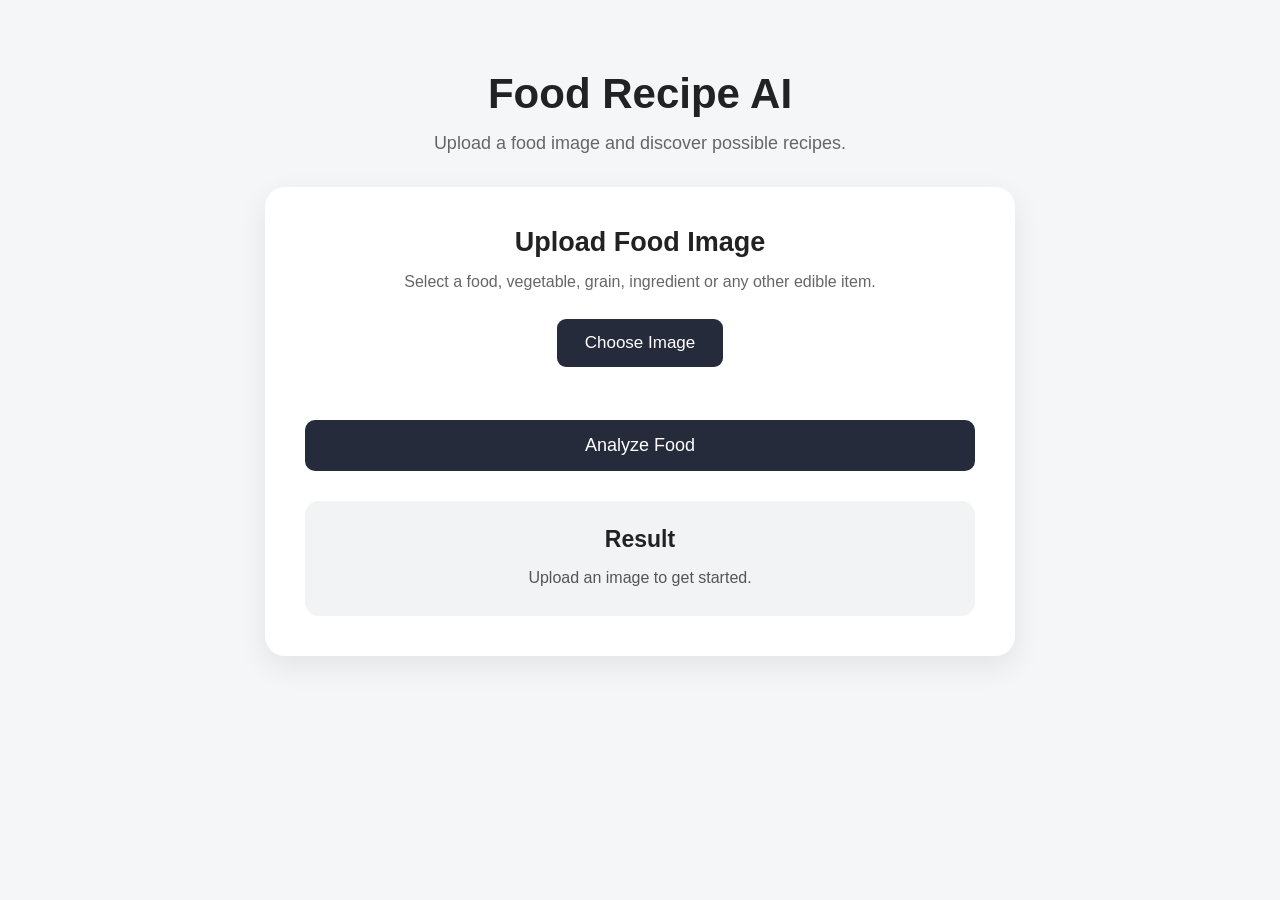
==== frontend/index.html @ c8a55d29 "frontend cretaed" ====
<!DOCTYPE html>
<html lang="en">

<head>

    <meta charset="UTF-8">

    <meta name="viewport" content="width=device-width, initial-scale=1.0">

    <title>Food Recipe AI</title>

    <link rel="stylesheet" href="style.css">

</head>

<body>

    <main class="container">

        <!-- Header -->

        <section class="hero">

            <h1>Food Recipe AI</h1>

            <p>
                Upload a food image and discover possible recipes.
            </p>

        </section>


        <!-- Upload Card -->

        <section class="upload-card">

            <h2>Upload Food Image</h2>

            <p class="description">
                Select a food, vegetable, grain, ingredient
                or any other edible item.
            </p>


            <!-- File Input -->

            <label for="food-image" class="choose-button">
                Choose Image
            </label>

            <input type="file" id="food-image" accept="image/*">


            <!-- Selected File -->

            <p id="selected-file" class="selected-file"></p>


            <!-- Image Preview -->

            <div id="preview-container" class="preview-container">

                <img id="image-preview" src="" alt="Selected food image">

            </div>


            <!-- Analyze Button -->

            <button type="button" id="analyze-btn">
                Analyze Food
            </button>


            <!-- Result -->

            <div class="result">

                <h2>Result</h2>

                <p id="result-message">
                    Upload an image to get started.
                </p>

            </div>

        </section>

    </main>


    <!-- JavaScript -->
    <script src="script.js?v=2" defer></script>

</body>

</html>
---- frontend/style.css ----
* {
    box-sizing: border-box;
    margin: 0;
    padding: 0;
}


body {

    min-height: 100vh;

    font-family: Arial, sans-serif;

    background: #f4f6f8;

    color: #222;

    padding: 30px;
}


/* Main Container */

.container {

    width: 100%;

    max-width: 750px;

    margin: 40px auto;
}


/* Hero */

.hero {

    text-align: center;

    margin-bottom: 30px;
}


.hero h1 {

    font-size: 42px;

    margin-bottom: 12px;
}


.hero p {

    font-size: 18px;

    color: #666;

    line-height: 1.5;
}


/* Upload Card */

.upload-card {

    background: white;

    padding: 40px;

    border-radius: 20px;

    text-align: center;

    box-shadow:
        0 10px 30px rgba(0, 0, 0, 0.08);
}


.upload-card h2 {

    font-size: 27px;

    margin-bottom: 12px;
}


.description {

    color: #666;

    line-height: 1.5;

    margin-bottom: 25px;
}


/* Hide File Input */

#food-image {

    display: none;
}


/* Choose Button */

.choose-button {

    display: inline-block;

    padding: 14px 28px;

    background: #252b3a;

    color: white;

    border-radius: 9px;

    cursor: pointer;

    font-size: 17px;

    transition: 0.2s;
}


.choose-button:hover {

    background: #3b4357;
}


/* Selected File */

.selected-file {

    min-height: 25px;

    margin-top: 18px;

    color: #555;

    font-size: 16px;

    word-break: break-word;
}


/* Preview */

.preview-container {

    display: none;

    width: 100%;

    max-width: 420px;

    margin: 25px auto;
}


#image-preview {

    display: block;

    width: 100%;

    max-height: 330px;

    object-fit: contain;

    border-radius: 15px;

    border: 1px solid #ddd;
}


/* Analyze Button */

#analyze-btn {

    width: 100%;

    padding: 15px;

    margin-top: 10px;

    border: none;

    border-radius: 10px;

    background: #252b3a;

    color: white;

    font-size: 18px;

    cursor: pointer;

    transition: 0.2s;
}


#analyze-btn:hover {

    background: #3b4357;
}


#analyze-btn:disabled {

    opacity: 0.6;

    cursor: not-allowed;
}


/* Result */

.result {

    margin-top: 30px;

    padding: 25px;

    background: #f1f3f5;

    border-radius: 14px;
}


.result h2 {

    font-size: 23px;

    margin-bottom: 12px;
}


#result-message {

    color: #555;

    line-height: 1.6;

    word-break: break-word;
}


/* Mobile */

@media (max-width: 600px) {

    body {

        padding: 15px;
    }


    .container {

        margin: 20px auto;
    }


    .hero h1 {

        font-size: 32px;
    }


    .hero p {

        font-size: 16px;
    }


    .upload-card {

        padding: 25px 18px;
    }


    .upload-card h2 {

        font-size: 23px;
    }

}
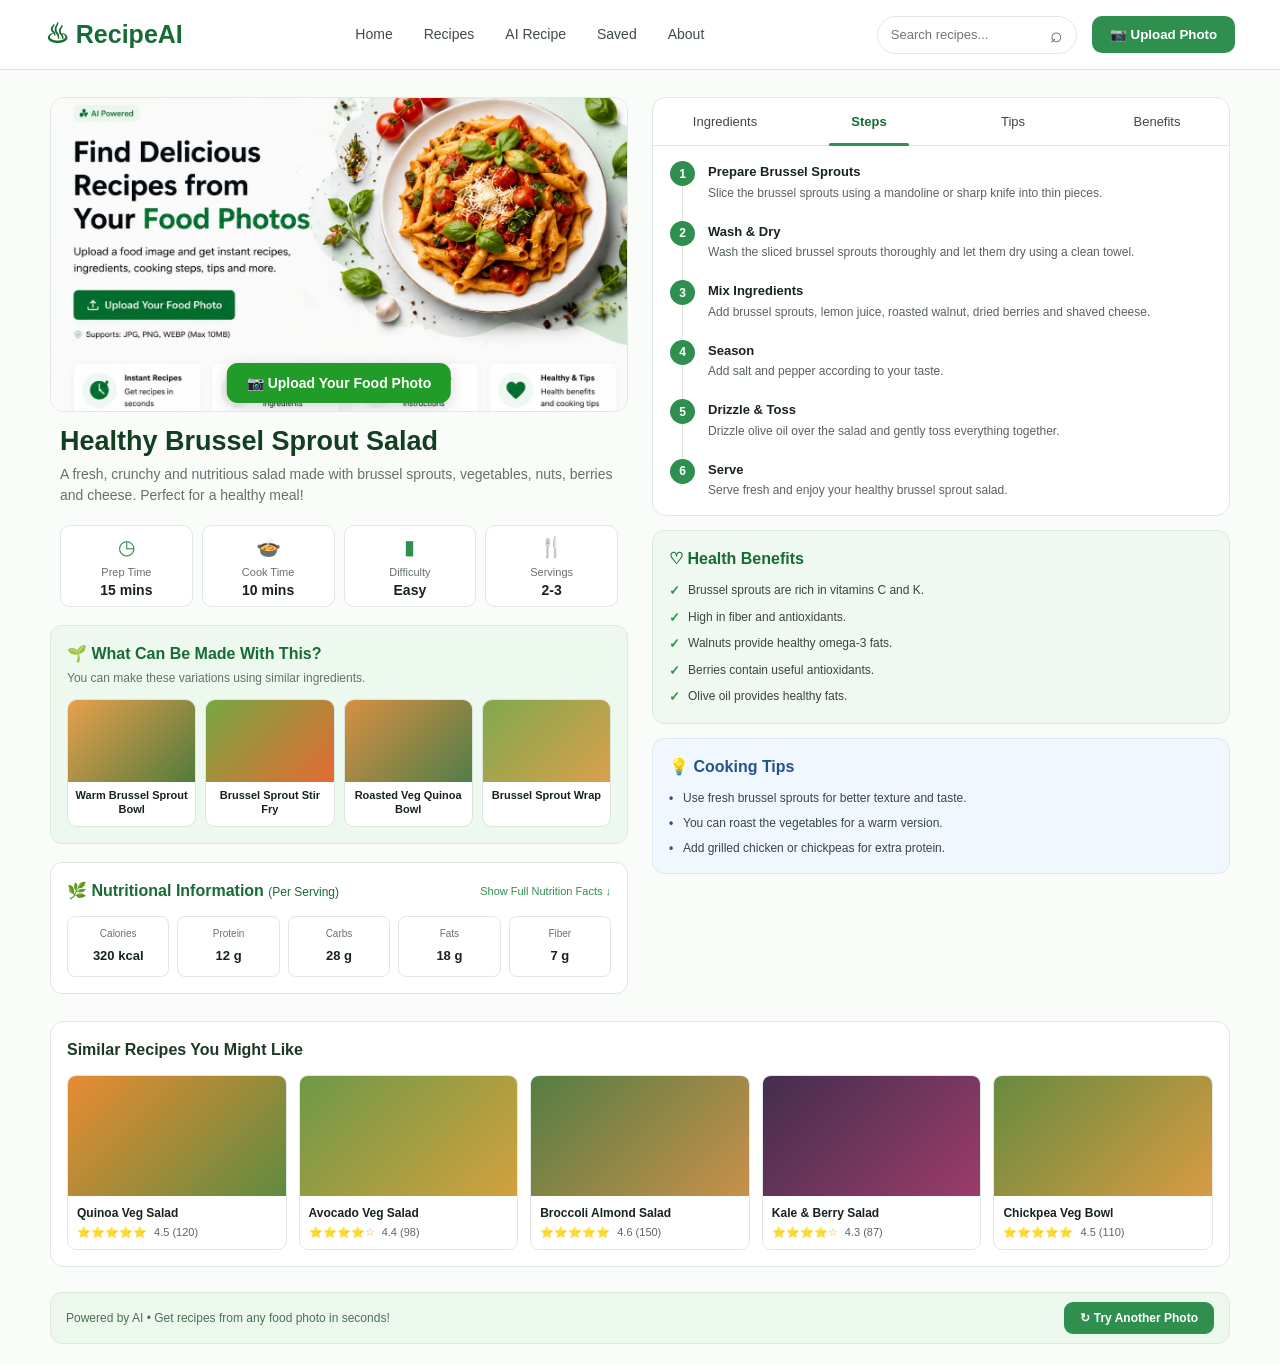
==== commit 33942090: "complete frontend design" ====
--- a/frontend/index.html
+++ b/frontend/index.html
@@ -2,95 +2,765 @@
 <html lang="en">
 
 <head>
-
     <meta charset="UTF-8">
 
-    <meta name="viewport" content="width=device-width, initial-scale=1.0">
-
-    <title>Food Recipe AI</title>
+    <meta name="viewport"
+          content="width=device-width, initial-scale=1.0">
+
+    <title>RecipeAI - AI Food Recipe Generator</title>
 
     <link rel="stylesheet" href="style.css">
-
 </head>
 
+
 <body>
 
-    <main class="container">
-
-        <!-- Header -->
-
-        <section class="hero">
-
-            <h1>Food Recipe AI</h1>
-
-            <p>
-                Upload a food image and discover possible recipes.
-            </p>
+    <!-- =================================================
+         NAVBAR
+    ================================================== -->
+
+    <header class="navbar">
+
+        <div class="logo">
+            <span class="logo-icon">♨</span>
+            <span>RecipeAI</span>
+        </div>
+
+
+        <nav class="nav-links">
+
+            <a href="#">Home</a>
+
+            <a href="#">Recipes</a>
+
+            <a href="#">AI Recipe</a>
+
+            <a href="#">Saved</a>
+
+            <a href="#">About</a>
+
+        </nav>
+
+
+        <div class="navbar-actions">
+
+            <div class="search-box">
+
+                <input
+                    type="text"
+                    placeholder="Search recipes..."
+                >
+
+                <span>⌕</span>
+
+            </div>
+
+
+            <button class="upload-top-btn">
+                📷 Upload Photo
+            </button>
+
+        </div>
+
+    </header>
+
+
+
+    <!-- =================================================
+         MAIN RECIPE AREA
+    ================================================== -->
+
+    <main class="main-container">
+
+
+        <!-- ================= LEFT COLUMN ================= -->
+
+        <section class="left-column">
+
+
+            <!-- FOOD IMAGE -->
+
+            <div class="food-image-card">
+
+                <img
+                    id="foodImage"
+                    src="/uploads/recipeposter.jpeg"
+                    alt="Food recipe"
+                >
+
+
+                <button
+                    class="image-upload-btn"
+                    id="uploadPhotoBtn"
+                >
+                    📷 Upload Your Food Photo
+                </button>
+
+
+                <!-- Hidden input.
+                     JavaScript will use this later. -->
+
+                <input
+                    type="file"
+                    id="foodInput"
+                    accept="image/*"
+                    hidden
+                >
+
+            </div>
+
+
+
+            <!-- RECIPE TITLE -->
+
+            <div class="recipe-heading">
+
+                <h1>
+                    Healthy Brussel Sprout Salad
+                </h1>
+
+                <p>
+                    A fresh, crunchy and nutritious salad made
+                    with brussel sprouts, vegetables, nuts,
+                    berries and cheese. Perfect for a healthy meal!
+                </p>
+
+            </div>
+
+
+
+            <!-- RECIPE INFO -->
+
+            <div class="recipe-info">
+
+
+                <div class="info-card">
+
+                    <div class="info-icon">
+                        ◷
+                    </div>
+
+                    <span>Prep Time</span>
+
+                    <strong>15 mins</strong>
+
+                </div>
+
+
+                <div class="info-card">
+
+                    <div class="info-icon">
+                        🍲
+                    </div>
+
+                    <span>Cook Time</span>
+
+                    <strong>10 mins</strong>
+
+                </div>
+
+
+                <div class="info-card">
+
+                    <div class="info-icon">
+                        ▮
+                    </div>
+
+                    <span>Difficulty</span>
+
+                    <strong>Easy</strong>
+
+                </div>
+
+
+                <div class="info-card">
+
+                    <div class="info-icon">
+                        🍴
+                    </div>
+
+                    <span>Servings</span>
+
+                    <strong>2-3</strong>
+
+                </div>
+
+
+            </div>
+
+
+
+            <!-- =================================================
+                 WHAT CAN BE MADE
+            ================================================== -->
+
+            <section class="made-section">
+
+                <div class="section-title">
+
+                    <h2>
+                        🌱 What Can Be Made With This?
+                    </h2>
+
+                    <p>
+                        You can make these variations using
+                        similar ingredients.
+                    </p>
+
+                </div>
+
+
+                <div class="variation-grid">
+
+
+                    <article class="variation-card">
+
+                        <div class="variation-image image-one">
+                        </div>
+
+                        <h3>
+                            Warm Brussel Sprout Bowl
+                        </h3>
+
+                    </article>
+
+
+                    <article class="variation-card">
+
+                        <div class="variation-image image-two">
+                        </div>
+
+                        <h3>
+                            Brussel Sprout Stir Fry
+                        </h3>
+
+                    </article>
+
+
+                    <article class="variation-card">
+
+                        <div class="variation-image image-three">
+                        </div>
+
+                        <h3>
+                            Roasted Veg Quinoa Bowl
+                        </h3>
+
+                    </article>
+
+
+                    <article class="variation-card">
+
+                        <div class="variation-image image-four">
+                        </div>
+
+                        <h3>
+                            Brussel Sprout Wrap
+                        </h3>
+
+                    </article>
+
+
+                </div>
+
+            </section>
+
+
+
+            <!-- =================================================
+                 NUTRITION
+            ================================================== -->
+
+            <section class="nutrition-section">
+
+                <div class="nutrition-heading">
+
+                    <h2>
+                        🌿 Nutritional Information
+                        <span>(Per Serving)</span>
+                    </h2>
+
+                    <button>
+                        Show Full Nutrition Facts
+                        ↓
+                    </button>
+
+                </div>
+
+
+                <div class="nutrition-grid">
+
+
+                    <div class="nutrition-card">
+
+                        <span>Calories</span>
+
+                        <strong>
+                            320 kcal
+                        </strong>
+
+                    </div>
+
+
+                    <div class="nutrition-card">
+
+                        <span>Protein</span>
+
+                        <strong>
+                            12 g
+                        </strong>
+
+                    </div>
+
+
+                    <div class="nutrition-card">
+
+                        <span>Carbs</span>
+
+                        <strong>
+                            28 g
+                        </strong>
+
+                    </div>
+
+
+                    <div class="nutrition-card">
+
+                        <span>Fats</span>
+
+                        <strong>
+                            18 g
+                        </strong>
+
+                    </div>
+
+
+                    <div class="nutrition-card">
+
+                        <span>Fiber</span>
+
+                        <strong>
+                            7 g
+                        </strong>
+
+                    </div>
+
+
+                </div>
+
+            </section>
+
 
         </section>
 
 
-        <!-- Upload Card -->
-
-        <section class="upload-card">
-
-            <h2>Upload Food Image</h2>
-
-            <p class="description">
-                Select a food, vegetable, grain, ingredient
-                or any other edible item.
-            </p>
-
-
-            <!-- File Input -->
-
-            <label for="food-image" class="choose-button">
-                Choose Image
-            </label>
-
-            <input type="file" id="food-image" accept="image/*">
-
-
-            <!-- Selected File -->
-
-            <p id="selected-file" class="selected-file"></p>
-
-
-            <!-- Image Preview -->
-
-            <div id="preview-container" class="preview-container">
-
-                <img id="image-preview" src="" alt="Selected food image">
+
+        <!-- ================= RIGHT COLUMN ================= -->
+
+        <section class="right-column">
+
+
+            <!-- =================================================
+                 RECIPE TABS
+            ================================================== -->
+
+            <div class="recipe-details">
+
+
+                <div class="tabs">
+
+                    <button>
+                        Ingredients
+                    </button>
+
+                    <button class="active">
+                        Steps
+                    </button>
+
+                    <button>
+                        Tips
+                    </button>
+
+                    <button>
+                        Benefits
+                    </button>
+
+                </div>
+
+
+
+                <!-- =================================================
+                     STEPS
+                ================================================== -->
+
+                <div class="steps-container">
+
+
+                    <div class="step">
+
+                        <div class="step-number">
+                            1
+                        </div>
+
+                        <div class="step-content">
+
+                            <h3>
+                                Prepare Brussel Sprouts
+                            </h3>
+
+                            <p>
+                                Slice the brussel sprouts using
+                                a mandoline or sharp knife into
+                                thin pieces.
+                            </p>
+
+                        </div>
+
+                    </div>
+
+
+
+                    <div class="step">
+
+                        <div class="step-number">
+                            2
+                        </div>
+
+                        <div class="step-content">
+
+                            <h3>
+                                Wash & Dry
+                            </h3>
+
+                            <p>
+                                Wash the sliced brussel sprouts
+                                thoroughly and let them dry
+                                using a clean towel.
+                            </p>
+
+                        </div>
+
+                    </div>
+
+
+
+                    <div class="step">
+
+                        <div class="step-number">
+                            3
+                        </div>
+
+                        <div class="step-content">
+
+                            <h3>
+                                Mix Ingredients
+                            </h3>
+
+                            <p>
+                                Add brussel sprouts, lemon juice,
+                                roasted walnut, dried berries
+                                and shaved cheese.
+                            </p>
+
+                        </div>
+
+                    </div>
+
+
+
+                    <div class="step">
+
+                        <div class="step-number">
+                            4
+                        </div>
+
+                        <div class="step-content">
+
+                            <h3>
+                                Season
+                            </h3>
+
+                            <p>
+                                Add salt and pepper according
+                                to your taste.
+                            </p>
+
+                        </div>
+
+                    </div>
+
+
+
+                    <div class="step">
+
+                        <div class="step-number">
+                            5
+                        </div>
+
+                        <div class="step-content">
+
+                            <h3>
+                                Drizzle & Toss
+                            </h3>
+
+                            <p>
+                                Drizzle olive oil over the salad
+                                and gently toss everything together.
+                            </p>
+
+                        </div>
+
+                    </div>
+
+
+
+                    <div class="step">
+
+                        <div class="step-number">
+                            6
+                        </div>
+
+                        <div class="step-content">
+
+                            <h3>
+                                Serve
+                            </h3>
+
+                            <p>
+                                Serve fresh and enjoy your
+                                healthy brussel sprout salad.
+                            </p>
+
+                        </div>
+
+                    </div>
+
+
+                </div>
 
             </div>
 
 
-            <!-- Analyze Button -->
-
-            <button type="button" id="analyze-btn">
-                Analyze Food
-            </button>
-
-
-            <!-- Result -->
-
-            <div class="result">
-
-                <h2>Result</h2>
-
-                <p id="result-message">
-                    Upload an image to get started.
+
+            <!-- =================================================
+                 HEALTH BENEFITS
+            ================================================== -->
+
+            <section class="benefits-section">
+
+                <h2>
+                    ♡ Health Benefits
+                </h2>
+
+
+                <ul>
+
+                    <li>
+                        <span>✓</span>
+                        Brussel sprouts are rich in vitamins C and K.
+                    </li>
+
+                    <li>
+                        <span>✓</span>
+                        High in fiber and antioxidants.
+                    </li>
+
+                    <li>
+                        <span>✓</span>
+                        Walnuts provide healthy omega-3 fats.
+                    </li>
+
+                    <li>
+                        <span>✓</span>
+                        Berries contain useful antioxidants.
+                    </li>
+
+                    <li>
+                        <span>✓</span>
+                        Olive oil provides healthy fats.
+                    </li>
+
+                </ul>
+
+            </section>
+
+
+
+            <!-- =================================================
+                 COOKING TIPS
+            ================================================== -->
+
+            <section class="tips-section">
+
+                <h2>
+                    💡 Cooking Tips
+                </h2>
+
+
+                <ul>
+
+                    <li>
+                        Use fresh brussel sprouts for better
+                        texture and taste.
+                    </li>
+
+                    <li>
+                        You can roast the vegetables for a
+                        warm version.
+                    </li>
+
+                    <li>
+                        Add grilled chicken or chickpeas
+                        for extra protein.
+                    </li>
+
+                </ul>
+
+            </section>
+
+
+        </section>
+
+    </main>
+
+
+
+    <!-- =================================================
+         SIMILAR RECIPES
+    ================================================== -->
+
+    <section class="similar-section">
+
+        <div class="similar-heading">
+
+            <h2>
+                Similar Recipes You Might Like
+            </h2>
+
+        </div>
+
+
+        <div class="similar-grid">
+
+
+            <article class="similar-card">
+
+                <div class="similar-image similar-one">
+                </div>
+
+                <h3>
+                    Quinoa Veg Salad
+                </h3>
+
+                <p>
+                    ⭐⭐⭐⭐⭐
+                    <span>4.5 (120)</span>
                 </p>
 
-            </div>
-
-        </section>
-
-    </main>
+            </article>
+
+
+
+            <article class="similar-card">
+
+                <div class="similar-image similar-two">
+                </div>
+
+                <h3>
+                    Avocado Veg Salad
+                </h3>
+
+                <p>
+                    ⭐⭐⭐⭐☆
+                    <span>4.4 (98)</span>
+                </p>
+
+            </article>
+
+
+
+            <article class="similar-card">
+
+                <div class="similar-image similar-three">
+                </div>
+
+                <h3>
+                    Broccoli Almond Salad
+                </h3>
+
+                <p>
+                    ⭐⭐⭐⭐⭐
+                    <span>4.6 (150)</span>
+                </p>
+
+            </article>
+
+
+
+            <article class="similar-card">
+
+                <div class="similar-image similar-four">
+                </div>
+
+                <h3>
+                    Kale & Berry Salad
+                </h3>
+
+                <p>
+                    ⭐⭐⭐⭐☆
+                    <span>4.3 (87)</span>
+                </p>
+
+            </article>
+
+
+
+            <article class="similar-card">
+
+                <div class="similar-image similar-five">
+                </div>
+
+                <h3>
+                    Chickpea Veg Bowl
+                </h3>
+
+                <p>
+                    ⭐⭐⭐⭐⭐
+                    <span>4.5 (110)</span>
+                </p>
+
+            </article>
+
+
+        </div>
+
+    </section>
+
+
+
+    <!-- =================================================
+         FOOTER
+    ================================================== -->
+
+    <footer class="footer">
+
+        <p>
+            Powered by AI • Get recipes from any food photo
+            in seconds!
+        </p>
+
+
+        <button>
+            ↻ Try Another Photo
+        </button>
+
+    </footer>
+
 
 
     <!-- JavaScript -->
-    <script src="script.js?v=2" defer></script>
+
+    <script src="app.js"></script>
 
 </body>
 
--- a/frontend/style.css
+++ b/frontend/style.css
@@ -1,290 +1,1173 @@
+/* =====================================================
+   RESET
+===================================================== */
+
 * {
-    box-sizing: border-box;
     margin: 0;
     padding: 0;
+    box-sizing: border-box;
+}
+
+
+:root {
+    --green: #2f8f4e;
+    --dark-green: #176b35;
+    --light-green: #edf8ef;
+    --border: #e1e7e2;
+    --text: #17231b;
+    --muted: #66716a;
+    --white: #ffffff;
 }
 
 
 body {
-
-    min-height: 100vh;
-
-    font-family: Arial, sans-serif;
-
-    background: #f4f6f8;
-
-    color: #222;
-
-    padding: 30px;
-}
-
-
-/* Main Container */
-
-.container {
-
+    font-family: Arial, Helvetica, sans-serif;
+
+    background: #fafcfa;
+
+    color: var(--text);
+
+    line-height: 1.5;
+}
+
+
+/* =====================================================
+   NAVBAR
+===================================================== */
+
+.navbar {
+    height: 70px;
+
+    padding: 0 3.5%;
+
+    background: var(--white);
+
+    border-bottom: 1px solid var(--border);
+
+    display: flex;
+
+    align-items: center;
+
+    justify-content: space-between;
+
+    gap: 30px;
+
+    position: sticky;
+
+    top: 0;
+
+    z-index: 100;
+}
+
+
+/* Logo */
+
+.logo {
+    display: flex;
+
+    align-items: center;
+
+    gap: 7px;
+
+    color: var(--dark-green);
+
+    font-size: 25px;
+
+    font-weight: 700;
+
+    white-space: nowrap;
+}
+
+
+.logo-icon {
+    font-size: 27px;
+}
+
+
+/* Navigation */
+
+.nav-links {
+    display: flex;
+
+    align-items: center;
+
+    gap: 31px;
+}
+
+
+.nav-links a {
+    text-decoration: none;
+
+    color: #404b44;
+
+    font-size: 14px;
+
+    font-weight: 500;
+
+    transition: 0.2s;
+}
+
+
+.nav-links a:hover {
+    color: var(--green);
+}
+
+
+/* Navbar right side */
+
+.navbar-actions {
+    display: flex;
+
+    align-items: center;
+
+    gap: 15px;
+}
+
+
+/* Search */
+
+.search-box {
+    height: 38px;
+
+    width: 200px;
+
+    border: 1px solid var(--border);
+
+    border-radius: 20px;
+
+    display: flex;
+
+    align-items: center;
+
+    padding: 0 13px;
+
+    background: white;
+}
+
+
+.search-box input {
     width: 100%;
 
-    max-width: 750px;
-
-    margin: 40px auto;
-}
-
-
-/* Hero */
-
-.hero {
+    border: none;
+
+    outline: none;
+
+    font-size: 13px;
+}
+
+
+.search-box span {
+    font-size: 21px;
+
+    color: #59645d;
+}
+
+
+/* Upload */
+
+.upload-top-btn {
+    border: none;
+
+    background: var(--green);
+
+    color: white;
+
+    padding: 11px 18px;
+
+    border-radius: 10px;
+
+    font-weight: 600;
+
+    cursor: pointer;
+
+    transition: 0.2s;
+}
+
+
+.upload-top-btn:hover {
+    background: var(--dark-green);
+}
+
+
+/* =====================================================
+   MAIN CONTAINER
+===================================================== */
+
+.main-container {
+    width: 94%;
+
+    max-width: 1180px;
+
+    margin: 27px auto;
+
+    display: grid;
+
+    grid-template-columns: 1fr 1fr;
+
+    gap: 24px;
+
+    align-items: start;
+}
+
+
+/* =====================================================
+   LEFT COLUMN
+===================================================== */
+
+.left-column {
+    min-width: 0;
+}
+
+
+/* =====================================================
+   FOOD IMAGE
+===================================================== */
+
+.food-image-card {
+    height: 315px;
+
+    position: relative;
+
+    overflow: hidden;
+
+    border-radius: 14px;
+
+    background: #e8ece9;
+
+    border: 1px solid var(--border);
+}
+
+
+.food-image-card img {
+    width: 100%;
+
+    height: 100%;
+
+    object-fit: cover;
+
+    display: block;
+}
+
+
+/* Image upload button */
+
+.image-upload-btn {
+    position: absolute;
+
+    left: 50%;
+
+    bottom: 8px;
+
+    transform: translateX(-50%);
+
+    border: none;
+
+    background: rgb(33, 156, 41);
+
+    color: white;
+
+    padding: 12px 20px;
+
+    border-radius: 11px;
+
+    font-weight: 600;
+    ;
+
+    font-size: 14px;
+
+    cursor: pointer;
+
+    box-shadow: 0 4px 15px rgba(0, 0, 0, 0.16);
+
+    white-space: nowrap;
+}
+
+
+.image-upload-btn:hover {
+    background: #f2f8f3;
+    color: black;
+    
+    
+}
+
+
+/* =====================================================
+   RECIPE HEADING
+===================================================== */
+
+.recipe-heading {
+    padding: 13px 10px 7px;
+}
+
+
+.recipe-heading h1 {
+    color: #123e22;
+
+    font-size: 27px;
+
+    line-height: 1.2;
+
+    margin-bottom: 7px;
+}
+
+
+.recipe-heading p {
+    color: var(--muted);
+
+    font-size: 14px;
+
+    max-width: 650px;
+}
+
+
+/* =====================================================
+   RECIPE INFO
+===================================================== */
+
+.recipe-info {
+    display: grid;
+
+    grid-template-columns: repeat(4, 1fr);
+
+    gap: 9px;
+
+    margin: 12px 10px 18px;
+}
+
+
+.info-card {
+    min-height: 82px;
+
+    border: 1px solid var(--border);
+
+    background: white;
+
+    border-radius: 10px;
+
+    display: flex;
+
+    flex-direction: column;
+
+    align-items: center;
+
+    justify-content: center;
 
     text-align: center;
-
-    margin-bottom: 30px;
-}
-
-
-.hero h1 {
-
-    font-size: 42px;
+}
+
+
+.info-icon {
+    color: var(--green);
+
+    font-size: 20px;
+
+    margin-bottom: 2px;
+}
+
+
+.info-card span {
+    color: #66716a;
+
+    font-size: 11px;
+}
+
+
+.info-card strong {
+    color: #17231b;
+
+    font-size: 14px;
+}
+
+
+/* =====================================================
+   WHAT CAN BE MADE
+===================================================== */
+
+.made-section {
+    background: var(--light-green);
+
+    border: 1px solid #dcebdd;
+
+    border-radius: 12px;
+
+    padding: 16px;
+
+    margin-bottom: 18px;
+}
+
+
+.section-title h2 {
+    color: var(--dark-green);
+
+    font-size: 16px;
+
+    margin-bottom: 3px;
+}
+
+
+.section-title p {
+    color: #657068;
+
+    font-size: 12px;
 
     margin-bottom: 12px;
 }
 
 
-.hero p {
-
-    font-size: 18px;
-
-    color: #666;
+.variation-grid {
+    display: grid;
+
+    grid-template-columns: repeat(4, 1fr);
+
+    gap: 9px;
+}
+
+
+.variation-card {
+    background: white;
+
+    border: 1px solid #dce5dd;
+
+    border-radius: 10px;
+
+    overflow: hidden;
+
+    text-align: center;
+}
+
+
+.variation-image {
+    height: 82px;
+
+    background-size: cover;
+
+    background-position: center;
+}
+
+
+.variation-card h3 {
+    padding: 7px 4px 9px;
+
+    font-size: 11px;
+
+    line-height: 1.25;
+}
+
+
+/*
+   Demo gradient backgrounds.
+   Later these will be replaced with
+   real recipe images from backend.
+*/
+
+.image-one {
+    background:
+        linear-gradient(135deg, #e8a04c, #527b3d);
+}
+
+
+.image-two {
+    background:
+        linear-gradient(135deg, #76a843, #e56a32);
+}
+
+
+.image-three {
+    background:
+        linear-gradient(135deg, #d79042, #527d49);
+}
+
+
+.image-four {
+    background:
+        linear-gradient(135deg, #80a84e, #d9a04c);
+}
+
+
+/* =====================================================
+   NUTRITION
+===================================================== */
+
+.nutrition-section {
+    background: white;
+
+    border: 1px solid var(--border);
+
+    border-radius: 12px;
+
+    padding: 16px;
+}
+
+
+.nutrition-heading {
+    display: flex;
+
+    align-items: center;
+
+    justify-content: space-between;
+
+    margin-bottom: 13px;
+}
+
+
+.nutrition-heading h2 {
+    font-size: 16px;
+
+    color: var(--dark-green);
+}
+
+
+.nutrition-heading h2 span {
+    font-weight: 400;
+
+    font-size: 12px;
+}
+
+
+.nutrition-heading button {
+    border: none;
+
+    background: transparent;
+
+    color: var(--green);
+
+    font-size: 11px;
+
+    cursor: pointer;
+}
+
+
+.nutrition-grid {
+    display: grid;
+
+    grid-template-columns: repeat(5, 1fr);
+
+    gap: 8px;
+}
+
+
+.nutrition-card {
+    border: 1px solid var(--border);
+
+    border-radius: 8px;
+
+    padding: 9px 5px;
+
+    text-align: center;
+}
+
+
+.nutrition-card span {
+    display: block;
+
+    color: #68726c;
+
+    font-size: 10px;
+
+    margin-bottom: 2px;
+}
+
+
+.nutrition-card strong {
+    font-size: 13px;
+}
+
+
+/* =====================================================
+   RIGHT COLUMN
+===================================================== */
+
+.right-column {
+    min-width: 0;
+}
+
+
+/* =====================================================
+   RECIPE DETAILS
+===================================================== */
+
+.recipe-details {
+    background: white;
+
+    border: 1px solid var(--border);
+
+    border-radius: 14px;
+
+    overflow: hidden;
+}
+
+
+/* Tabs */
+
+.tabs {
+    display: grid;
+
+    grid-template-columns: repeat(4, 1fr);
+
+    border-bottom: 1px solid var(--border);
+}
+
+
+.tabs button {
+    position: relative;
+
+    border: none;
+
+    background: transparent;
+
+    padding: 16px 5px;
+
+    color: #3f4943;
+
+    font-size: 13px;
+
+    cursor: pointer;
+}
+
+
+.tabs button.active {
+    color: var(--dark-green);
+
+    font-weight: 700;
+}
+
+
+.tabs button.active::after {
+    content: "";
+
+    position: absolute;
+
+    left: 22%;
+
+    right: 22%;
+
+    bottom: -1px;
+
+    height: 3px;
+
+    background: var(--green);
+
+    border-radius: 4px;
+}
+
+
+/* =====================================================
+   STEPS
+===================================================== */
+
+.steps-container {
+    padding: 15px 17px 16px;
+}
+
+
+.step {
+    display: flex;
+
+    gap: 13px;
+
+    position: relative;
+
+    padding-bottom: 19px;
+}
+
+
+.step:last-child {
+    padding-bottom: 0;
+}
+
+
+/* Vertical line */
+
+.step:not(:last-child)::before {
+    content: "";
+
+    position: absolute;
+
+    width: 1px;
+
+    background: #d7e4d9;
+
+    left: 12px;
+
+    top: 25px;
+
+    bottom: 0;
+}
+
+
+.step-number {
+    flex: 0 0 25px;
+
+    height: 25px;
+
+    width: 25px;
+
+    border-radius: 50%;
+
+    background: var(--green);
+
+    color: white;
+
+    display: flex;
+
+    align-items: center;
+
+    justify-content: center;
+
+    font-size: 12px;
+
+    font-weight: 700;
+
+    z-index: 2;
+}
+
+
+.step-content {
+    padding-top: 1px;
+}
+
+
+.step-content h3 {
+    font-size: 13px;
+
+    margin-bottom: 2px;
+
+    color: #18241c;
+}
+
+
+.step-content p {
+    color: #59635d;
+
+    font-size: 12px;
 
     line-height: 1.5;
 }
 
 
-/* Upload Card */
-
-.upload-card {
+/* =====================================================
+   BENEFITS
+===================================================== */
+
+.benefits-section {
+    margin-top: 14px;
+
+    padding: 16px;
+
+    border-radius: 12px;
+
+    border: 1px solid #dbeadd;
+
+    background: #f0f9f1;
+}
+
+
+.benefits-section h2 {
+    color: var(--dark-green);
+
+    font-size: 16px;
+
+    margin-bottom: 10px;
+}
+
+
+.benefits-section ul,
+.tips-section ul {
+    list-style: none;
+
+    display: flex;
+
+    flex-direction: column;
+
+    gap: 7px;
+}
+
+
+.benefits-section li {
+    color: #39453e;
+
+    font-size: 12px;
+
+    display: flex;
+
+    align-items: flex-start;
+
+    gap: 8px;
+}
+
+
+.benefits-section li span {
+    color: var(--green);
+
+    font-weight: bold;
+
+    font-size: 13px;
+}
+
+
+/* =====================================================
+   TIPS
+===================================================== */
+
+.tips-section {
+    margin-top: 14px;
+
+    padding: 16px;
+
+    border-radius: 12px;
+
+    border: 1px solid #dce7f5;
+
+    background: #f1f7ff;
+}
+
+
+.tips-section h2 {
+    color: #24528c;
+
+    font-size: 16px;
+
+    margin-bottom: 10px;
+}
+
+
+.tips-section li {
+    color: #354453;
+
+    font-size: 12px;
+
+    padding-left: 14px;
+
+    position: relative;
+}
+
+
+.tips-section li::before {
+    content: "•";
+
+    position: absolute;
+
+    left: 0;
+
+    font-weight: bold;
+
+    color: #24528c;
+}
+
+
+/* =====================================================
+   SIMILAR RECIPES
+===================================================== */
+
+.similar-section {
+    width: 94%;
+
+    max-width: 1180px;
+
+    margin: 25px auto;
+
+    padding: 16px;
 
     background: white;
 
-    padding: 40px;
-
-    border-radius: 20px;
-
-    text-align: center;
-
-    box-shadow:
-        0 10px 30px rgba(0, 0, 0, 0.08);
-}
-
-
-.upload-card h2 {
-
-    font-size: 27px;
-
-    margin-bottom: 12px;
-}
-
-
-.description {
-
-    color: #666;
-
-    line-height: 1.5;
-
-    margin-bottom: 25px;
-}
-
-
-/* Hide File Input */
-
-#food-image {
-
-    display: none;
-}
-
-
-/* Choose Button */
-
-.choose-button {
-
-    display: inline-block;
-
-    padding: 14px 28px;
-
-    background: #252b3a;
+    border: 1px solid var(--border);
+
+    border-radius: 14px;
+}
+
+
+.similar-heading h2 {
+    color: #1d3826;
+
+    font-size: 16px;
+
+    margin-bottom: 13px;
+}
+
+
+.similar-grid {
+    display: grid;
+
+    grid-template-columns: repeat(5, 1fr);
+
+    gap: 12px;
+}
+
+
+.similar-card {
+    border: 1px solid var(--border);
+
+    border-radius: 9px;
+
+    overflow: hidden;
+
+    background: white;
+}
+
+
+.similar-image {
+    height: 120px;
+
+    background-size: cover;
+
+    background-position: center;
+}
+
+
+/* Demo recipe image areas */
+
+.similar-one {
+    background:
+        linear-gradient(135deg, #e88b32, #608b40);
+}
+
+
+.similar-two {
+    background:
+        linear-gradient(135deg, #6e9947, #d2a13d);
+}
+
+
+.similar-three {
+    background:
+        linear-gradient(135deg, #557d43, #c9904a);
+}
+
+
+.similar-four {
+    background:
+        linear-gradient(135deg, #432e4f, #9b3c69);
+}
+
+
+.similar-five {
+    background:
+        linear-gradient(135deg, #668b3f, #d99b42);
+}
+
+
+.similar-card h3 {
+    padding: 8px 9px 2px;
+
+    font-size: 12px;
+}
+
+
+.similar-card p {
+    padding: 0 9px 9px;
+
+    color: #f2a900;
+
+    font-size: 11px;
+}
+
+
+.similar-card p span {
+    color: #5c665f;
+
+    margin-left: 4px;
+}
+
+
+/* =====================================================
+   FOOTER
+===================================================== */
+
+.footer {
+    width: 94%;
+
+    max-width: 1180px;
+
+    margin: 0 auto 20px;
+
+    min-height: 48px;
+
+    border-radius: 12px;
+
+    background: #edf8ed;
+
+    border: 1px solid #dbeada;
+
+    padding: 9px 15px;
+
+    display: flex;
+
+    align-items: center;
+
+    justify-content: space-between;
+
+    gap: 15px;
+}
+
+
+.footer p {
+    color: #497153;
+
+    font-size: 12px;
+}
+
+
+.footer button {
+    border: none;
+
+    background: var(--green);
 
     color: white;
 
+    padding: 9px 16px;
+
     border-radius: 9px;
 
+    font-size: 12px;
+
+    font-weight: 600;
+
     cursor: pointer;
 
-    font-size: 17px;
-
-    transition: 0.2s;
-}
-
-
-.choose-button:hover {
-
-    background: #3b4357;
-}
-
-
-/* Selected File */
-
-.selected-file {
-
-    min-height: 25px;
-
-    margin-top: 18px;
-
-    color: #555;
-
-    font-size: 16px;
-
-    word-break: break-word;
-}
-
-
-/* Preview */
-
-.preview-container {
-
-    display: none;
-
-    width: 100%;
-
-    max-width: 420px;
-
-    margin: 25px auto;
-}
-
-
-#image-preview {
-
-    display: block;
-
-    width: 100%;
-
-    max-height: 330px;
-
-    object-fit: contain;
-
-    border-radius: 15px;
-
-    border: 1px solid #ddd;
-}
-
-
-/* Analyze Button */
-
-#analyze-btn {
-
-    width: 100%;
-
-    padding: 15px;
-
-    margin-top: 10px;
-
-    border: none;
-
-    border-radius: 10px;
-
-    background: #252b3a;
-
-    color: white;
-
-    font-size: 18px;
-
-    cursor: pointer;
-
-    transition: 0.2s;
-}
-
-
-#analyze-btn:hover {
-
-    background: #3b4357;
-}
-
-
-#analyze-btn:disabled {
-
-    opacity: 0.6;
-
-    cursor: not-allowed;
-}
-
-
-/* Result */
-
-.result {
-
-    margin-top: 30px;
-
-    padding: 25px;
-
-    background: #f1f3f5;
-
-    border-radius: 14px;
-}
-
-
-.result h2 {
-
-    font-size: 23px;
-
-    margin-bottom: 12px;
-}
-
-
-#result-message {
-
-    color: #555;
-
-    line-height: 1.6;
-
-    word-break: break-word;
-}
-
-
-/* Mobile */
-
-@media (max-width: 600px) {
-
-    body {
-
-        padding: 15px;
-    }
-
-
-    .container {
-
-        margin: 20px auto;
-    }
-
-
-    .hero h1 {
-
-        font-size: 32px;
-    }
-
-
-    .hero p {
-
-        font-size: 16px;
-    }
-
-
-    .upload-card {
-
-        padding: 25px 18px;
-    }
-
-
-    .upload-card h2 {
-
+    white-space: nowrap;
+}
+
+
+/* =====================================================
+   RESPONSIVE
+===================================================== */
+
+@media (max-width: 1050px) {
+
+    .nav-links {
+        gap: 15px;
+    }
+
+    .search-box {
+        width: 150px;
+    }
+
+    .main-container {
+        grid-template-columns: 1fr;
+    }
+
+    .similar-grid {
+        grid-template-columns: repeat(3, 1fr);
+    }
+
+}
+
+
+@media (max-width: 750px) {
+
+    .navbar {
+        height: auto;
+
+        padding: 15px 5%;
+
+        flex-wrap: wrap;
+    }
+
+
+    .nav-links {
+        order: 3;
+
+        width: 100%;
+
+        justify-content: center;
+
+        overflow-x: auto;
+
+        padding-top: 5px;
+    }
+
+
+    .navbar-actions {
+        margin-left: auto;
+    }
+
+
+    .search-box {
+        display: none;
+    }
+
+
+    .main-container {
+        width: 92%;
+
+        margin-top: 18px;
+    }
+
+
+    .recipe-info {
+        grid-template-columns: repeat(2, 1fr);
+    }
+
+
+    .variation-grid {
+        grid-template-columns: repeat(2, 1fr);
+    }
+
+
+    .nutrition-grid {
+        grid-template-columns: repeat(3, 1fr);
+    }
+
+
+    .similar-section {
+        width: 92%;
+    }
+
+
+    .similar-grid {
+        grid-template-columns: repeat(2, 1fr);
+    }
+
+
+    .footer {
+        width: 92%;
+
+        flex-direction: column;
+
+        align-items: stretch;
+
+        text-align: center;
+    }
+
+}
+
+
+@media (max-width: 480px) {
+
+    .logo {
+        font-size: 21px;
+    }
+
+
+    .upload-top-btn {
+        padding: 9px 11px;
+
+        font-size: 11px;
+    }
+
+
+    .food-image-card {
+        height: 245px;
+    }
+
+
+    .recipe-heading h1 {
         font-size: 23px;
     }
 
+
+    .nutrition-grid {
+        grid-template-columns: repeat(2, 1fr);
+    }
+
+
+    .similar-grid {
+        grid-template-columns: 1fr;
+    }
+
+
+    .tabs button {
+        font-size: 11px;
+    }
+
 }
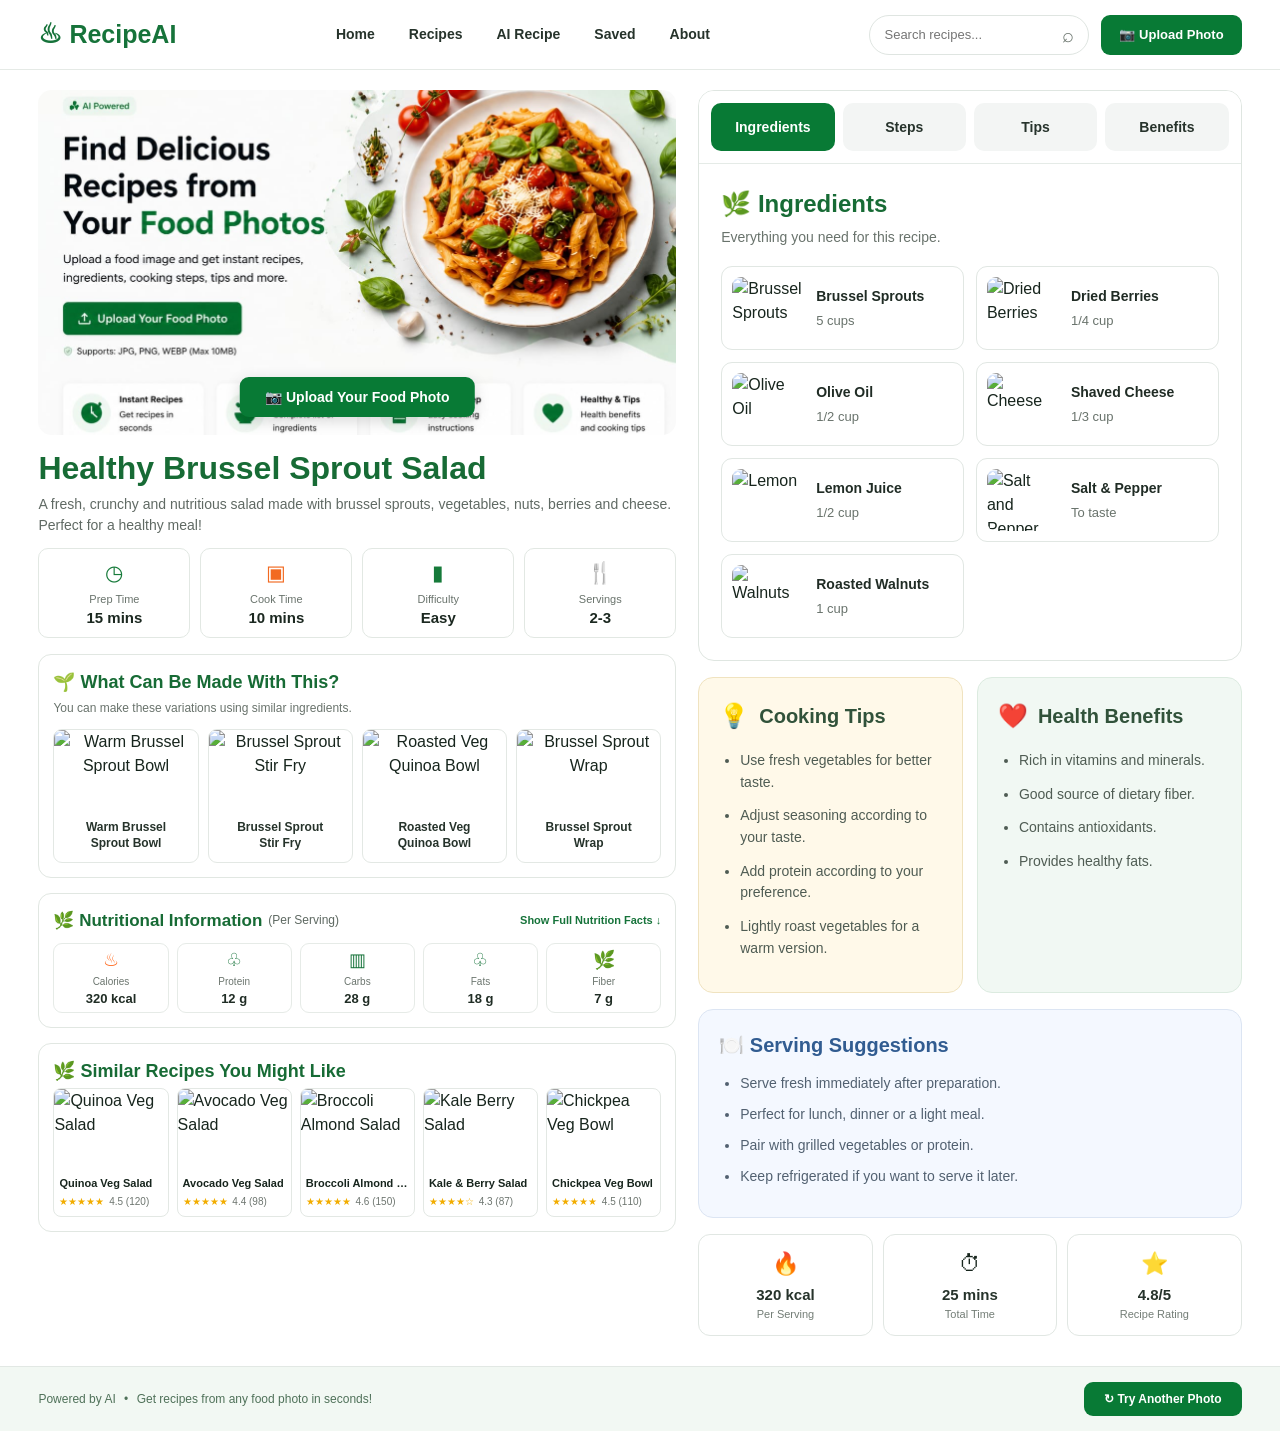
==== commit 69687d08: "frontend created" ====
--- a/frontend/index.html
+++ b/frontend/index.html
@@ -3,21 +3,16 @@
 
 <head>
     <meta charset="UTF-8">
-
-    <meta name="viewport"
-          content="width=device-width, initial-scale=1.0">
-
-    <title>RecipeAI - AI Food Recipe Generator</title>
+    <meta name="viewport" content="width=device-width, initial-scale=1.0">
+
+    <title>RecipeAI - Food Recipe Finder</title>
 
     <link rel="stylesheet" href="style.css">
 </head>
 
-
 <body>
 
-    <!-- =================================================
-         NAVBAR
-    ================================================== -->
+    <!-- ================= NAVBAR ================= -->
 
     <header class="navbar">
 
@@ -26,37 +21,28 @@
             <span>RecipeAI</span>
         </div>
 
-
         <nav class="nav-links">
-
             <a href="#">Home</a>
-
             <a href="#">Recipes</a>
-
             <a href="#">AI Recipe</a>
-
             <a href="#">Saved</a>
-
             <a href="#">About</a>
-
         </nav>
 
-
-        <div class="navbar-actions">
+        <div class="nav-actions">
 
             <div class="search-box">
-
                 <input
                     type="text"
                     placeholder="Search recipes..."
                 >
 
                 <span>⌕</span>
-
             </div>
 
-
-            <button class="upload-top-btn">
+            <button
+                class="upload-top-btn"
+                id="topUploadBtn">
                 📷 Upload Photo
             </button>
 
@@ -65,10 +51,7 @@
     </header>
 
 
-
-    <!-- =================================================
-         MAIN RECIPE AREA
-    ================================================== -->
+    <!-- ================= MAIN ================= -->
 
     <main class="main-container">
 
@@ -78,9 +61,9 @@
         <section class="left-column">
 
 
-            <!-- FOOD IMAGE -->
-
-            <div class="food-image-card">
+            <!-- HERO -->
+
+            <div class="hero-image-card">
 
                 <img
                     id="foodImage"
@@ -88,17 +71,13 @@
                     alt="Food recipe"
                 >
 
-
                 <button
-                    class="image-upload-btn"
-                    id="uploadPhotoBtn"
-                >
+                    class="hero-upload-btn"
+                    id="uploadPhotoBtn">
+
                     📷 Upload Your Food Photo
+
                 </button>
-
-
-                <!-- Hidden input.
-                     JavaScript will use this later. -->
 
                 <input
                     type="file"
@@ -110,10 +89,9 @@
             </div>
 
 
-
             <!-- RECIPE TITLE -->
 
-            <div class="recipe-heading">
+            <section class="recipe-intro">
 
                 <h1>
                     Healthy Brussel Sprout Salad
@@ -125,86 +103,87 @@
                     berries and cheese. Perfect for a healthy meal!
                 </p>
 
-            </div>
-
-
-
-            <!-- RECIPE INFO -->
-
-            <div class="recipe-info">
-
-
-                <div class="info-card">
-
-                    <div class="info-icon">
+            </section>
+
+
+            <!-- STATS -->
+
+            <section class="recipe-stats">
+
+                <div class="stat-card">
+
+                    <div class="stat-icon">
                         ◷
                     </div>
 
                     <span>Prep Time</span>
 
-                    <strong>15 mins</strong>
-
-                </div>
-
-
-                <div class="info-card">
-
-                    <div class="info-icon">
-                        🍲
+                    <strong>
+                        15 mins
+                    </strong>
+
+                </div>
+
+
+                <div class="stat-card">
+
+                    <div class="stat-icon orange">
+                        ▣
                     </div>
 
                     <span>Cook Time</span>
 
-                    <strong>10 mins</strong>
-
-                </div>
-
-
-                <div class="info-card">
-
-                    <div class="info-icon">
+                    <strong>
+                        10 mins
+                    </strong>
+
+                </div>
+
+
+                <div class="stat-card">
+
+                    <div class="stat-icon">
                         ▮
                     </div>
 
                     <span>Difficulty</span>
 
-                    <strong>Easy</strong>
-
-                </div>
-
-
-                <div class="info-card">
-
-                    <div class="info-icon">
+                    <strong>
+                        Easy
+                    </strong>
+
+                </div>
+
+
+                <div class="stat-card">
+
+                    <div class="stat-icon">
                         🍴
                     </div>
 
                     <span>Servings</span>
 
-                    <strong>2-3</strong>
-
-                </div>
-
-
-            </div>
-
-
-
-            <!-- =================================================
-                 WHAT CAN BE MADE
-            ================================================== -->
-
-            <section class="made-section">
-
-                <div class="section-title">
+                    <strong>
+                        2-3
+                    </strong>
+
+                </div>
+
+            </section>
+
+
+            <!-- WHAT CAN BE MADE -->
+
+            <section class="content-card">
+
+                <div class="section-heading">
 
                     <h2>
                         🌱 What Can Be Made With This?
                     </h2>
 
                     <p>
-                        You can make these variations using
-                        similar ingredients.
+                        You can make these variations using similar ingredients.
                     </p>
 
                 </div>
@@ -212,14 +191,16 @@
 
                 <div class="variation-grid">
 
-
                     <article class="variation-card">
 
-                        <div class="variation-image image-one">
-                        </div>
+                        <img
+                            src="https://images.unsplash.com/photo-1547592180-85f173990554?auto=format&fit=crop&w=500&q=80"
+                            alt="Warm Brussel Sprout Bowl"
+                        >
 
                         <h3>
-                            Warm Brussel Sprout Bowl
+                            Warm Brussel<br>
+                            Sprout Bowl
                         </h3>
 
                     </article>
@@ -227,11 +208,14 @@
 
                     <article class="variation-card">
 
-                        <div class="variation-image image-two">
-                        </div>
+                        <img
+                            src="https://images.unsplash.com/photo-1512621776951-a57141f2eefd?auto=format&fit=crop&w=500&q=80"
+                            alt="Brussel Sprout Stir Fry"
+                        >
 
                         <h3>
-                            Brussel Sprout Stir Fry
+                            Brussel Sprout<br>
+                            Stir Fry
                         </h3>
 
                     </article>
@@ -239,11 +223,14 @@
 
                     <article class="variation-card">
 
-                        <div class="variation-image image-three">
-                        </div>
+                        <img
+                            src="https://images.unsplash.com/photo-1540420773420-3366772f4999?auto=format&fit=crop&w=500&q=80"
+                            alt="Roasted Veg Quinoa Bowl"
+                        >
 
                         <h3>
-                            Roasted Veg Quinoa Bowl
+                            Roasted Veg<br>
+                            Quinoa Bowl
                         </h3>
 
                     </article>
@@ -251,38 +238,39 @@
 
                     <article class="variation-card">
 
-                        <div class="variation-image image-four">
-                        </div>
+                        <img
+                            src="https://images.unsplash.com/photo-1563379926898-05f4575a45d8?auto=format&fit=crop&w=500&q=80"
+                            alt="Brussel Sprout Wrap"
+                        >
 
                         <h3>
-                            Brussel Sprout Wrap
+                            Brussel Sprout<br>
+                            Wrap
                         </h3>
 
                     </article>
 
-
                 </div>
 
             </section>
 
 
-
-            <!-- =================================================
-                 NUTRITION
-            ================================================== -->
-
-            <section class="nutrition-section">
-
-                <div class="nutrition-heading">
+            <!-- NUTRITION -->
+
+            <section class="content-card">
+
+                <div class="nutrition-title-row">
 
                     <h2>
                         🌿 Nutritional Information
-                        <span>(Per Serving)</span>
                     </h2>
 
+                    <span>
+                        (Per Serving)
+                    </span>
+
                     <button>
-                        Show Full Nutrition Facts
-                        ↓
+                        Show Full Nutrition Facts ↓
                     </button>
 
                 </div>
@@ -290,476 +278,854 @@
 
                 <div class="nutrition-grid">
 
-
                     <div class="nutrition-card">
-
-                        <span>Calories</span>
+                        <span class="nutrition-icon fire">
+                            ♨
+                        </span>
+
+                        <small>
+                            Calories
+                        </small>
 
                         <strong>
                             320 kcal
                         </strong>
-
                     </div>
 
 
                     <div class="nutrition-card">
-
-                        <span>Protein</span>
+                        <span class="nutrition-icon">
+                            ♧
+                        </span>
+
+                        <small>
+                            Protein
+                        </small>
 
                         <strong>
                             12 g
                         </strong>
-
                     </div>
 
 
                     <div class="nutrition-card">
-
-                        <span>Carbs</span>
+                        <span class="nutrition-icon">
+                            ▥
+                        </span>
+
+                        <small>
+                            Carbs
+                        </small>
 
                         <strong>
                             28 g
                         </strong>
-
                     </div>
 
 
                     <div class="nutrition-card">
-
-                        <span>Fats</span>
+                        <span class="nutrition-icon">
+                            ♧
+                        </span>
+
+                        <small>
+                            Fats
+                        </small>
 
                         <strong>
                             18 g
                         </strong>
-
                     </div>
 
 
                     <div class="nutrition-card">
-
-                        <span>Fiber</span>
+                        <span class="nutrition-icon">
+                            🌿
+                        </span>
+
+                        <small>
+                            Fiber
+                        </small>
 
                         <strong>
                             7 g
                         </strong>
-
-                    </div>
-
+                    </div>
 
                 </div>
 
             </section>
 
 
+            <!-- SIMILAR RECIPES -->
+
+            <section class="content-card">
+
+                <div class="section-heading">
+
+                    <h2>
+                        🌿 Similar Recipes You Might Like
+                    </h2>
+
+                </div>
+
+
+                <div class="similar-grid">
+
+                    <article class="similar-card">
+
+                        <img
+                            src="https://images.unsplash.com/photo-1512621776951-a57141f2eefd?auto=format&fit=crop&w=500&q=80"
+                            alt="Quinoa Veg Salad"
+                        >
+
+                        <h3>
+                            Quinoa Veg Salad
+                        </h3>
+
+                        <p>
+                            ★★★★★
+                            <span>4.5 (120)</span>
+                        </p>
+
+                    </article>
+
+
+                    <article class="similar-card">
+
+                        <img
+                            src="https://images.unsplash.com/photo-1540420773420-3366772f4999?auto=format&fit=crop&w=500&q=80"
+                            alt="Avocado Veg Salad"
+                        >
+
+                        <h3>
+                            Avocado Veg Salad
+                        </h3>
+
+                        <p>
+                            ★★★★★
+                            <span>4.4 (98)</span>
+                        </p>
+
+                    </article>
+
+
+                    <article class="similar-card">
+
+                        <img
+                            src="https://images.unsplash.com/photo-1543352634-a1c51d9f1fa7?auto=format&fit=crop&w=500&q=80"
+                            alt="Broccoli Almond Salad"
+                        >
+
+                        <h3>
+                            Broccoli Almond Salad
+                        </h3>
+
+                        <p>
+                            ★★★★★
+                            <span>4.6 (150)</span>
+                        </p>
+
+                    </article>
+
+
+                    <article class="similar-card">
+
+                        <img
+                            src="https://images.unsplash.com/photo-1490474418585-ba9bad8fd0ea?auto=format&fit=crop&w=500&q=80"
+                            alt="Kale Berry Salad"
+                        >
+
+                        <h3>
+                            Kale & Berry Salad
+                        </h3>
+
+                        <p>
+                            ★★★★☆
+                            <span>4.3 (87)</span>
+                        </p>
+
+                    </article>
+
+
+                    <article class="similar-card">
+
+                        <img
+                            src="https://images.unsplash.com/photo-1512621776951-a57141f2eefd?auto=format&fit=crop&w=500&q=80"
+                            alt="Chickpea Veg Bowl"
+                        >
+
+                        <h3>
+                            Chickpea Veg Bowl
+                        </h3>
+
+                        <p>
+                            ★★★★★
+                            <span>4.5 (110)</span>
+                        </p>
+
+                    </article>
+
+                </div>
+
+            </section>
+
         </section>
 
 
-
         <!-- ================= RIGHT COLUMN ================= -->
 
-        <section class="right-column">
-
-
-            <!-- =================================================
-                 RECIPE TABS
-            ================================================== -->
-
-            <div class="recipe-details">
-
-
-                <div class="tabs">
-
-                    <button>
+        <aside class="right-column">
+
+
+            <!-- MAIN DYNAMIC PANEL -->
+
+            <section class="recipe-panel">
+
+
+                <!-- TABS -->
+
+                <div class="recipe-tabs">
+
+                    <button
+                        class="tab-btn active"
+                        data-tab="ingredients">
+
                         Ingredients
+
                     </button>
 
-                    <button class="active">
+
+                    <button
+                        class="tab-btn"
+                        data-tab="steps">
+
                         Steps
+
                     </button>
 
-                    <button>
+
+                    <button
+                        class="tab-btn"
+                        data-tab="tips">
+
                         Tips
+
                     </button>
 
-                    <button>
+
+                    <button
+                        class="tab-btn"
+                        data-tab="benefits">
+
                         Benefits
+
                     </button>
 
                 </div>
 
 
-
-                <!-- =================================================
-                     STEPS
-                ================================================== -->
-
-                <div class="steps-container">
-
-
-                    <div class="step">
-
-                        <div class="step-number">
-                            1
-                        </div>
-
-                        <div class="step-content">
-
-                            <h3>
-                                Prepare Brussel Sprouts
-                            </h3>
+                <!-- ================= INGREDIENTS ================= -->
+
+                <div
+                    class="tab-content active"
+                    id="ingredients">
+
+                    <div class="panel-heading">
+
+                        <h2>
+                            🌿 Ingredients
+                        </h2>
+
+                        <p>
+                            Everything you need for this recipe.
+                        </p>
+
+                    </div>
+
+
+                    <div class="ingredients-grid">
+
+
+                        <div class="ingredient-card">
+
+                            <img
+                                src="https://images.unsplash.com/photo-1438118907704-7718ee9a191a?auto=format&fit=crop&w=200&q=80"
+                                alt="Brussel Sprouts"
+                            >
+
+                            <div>
+
+                                <h3>
+                                    Brussel Sprouts
+                                </h3>
+
+                                <p>
+                                    5 cups
+                                </p>
+
+                            </div>
+
+                        </div>
+
+
+                        <div class="ingredient-card">
+
+                            <img
+                                src="https://images.unsplash.com/photo-1590540179912-4b5c2f9a0f8d?auto=format&fit=crop&w=200&q=80"
+                                alt="Dried Berries"
+                            >
+
+                            <div>
+
+                                <h3>
+                                    Dried Berries
+                                </h3>
+
+                                <p>
+                                    1/4 cup
+                                </p>
+
+                            </div>
+
+                        </div>
+
+
+                        <div class="ingredient-card">
+
+                            <img
+                                src="https://images.unsplash.com/photo-1474979266404-7eaacbcd87c5?auto=format&fit=crop&w=200&q=80"
+                                alt="Olive Oil"
+                            >
+
+                            <div>
+
+                                <h3>
+                                    Olive Oil
+                                </h3>
+
+                                <p>
+                                    1/2 cup
+                                </p>
+
+                            </div>
+
+                        </div>
+
+
+                        <div class="ingredient-card">
+
+                            <img
+                                src="https://images.unsplash.com/photo-1486297678162-eb2a19b0a32d?auto=format&fit=crop&w=200&q=80"
+                                alt="Cheese"
+                            >
+
+                            <div>
+
+                                <h3>
+                                    Shaved Cheese
+                                </h3>
+
+                                <p>
+                                    1/3 cup
+                                </p>
+
+                            </div>
+
+                        </div>
+
+
+                        <div class="ingredient-card">
+
+                            <img
+                                src="https://images.unsplash.com/photo-1498837167922-ddd27525d352?auto=format&fit=crop&w=200&q=80"
+                                alt="Lemon"
+                            >
+
+                            <div>
+
+                                <h3>
+                                    Lemon Juice
+                                </h3>
+
+                                <p>
+                                    1/2 cup
+                                </p>
+
+                            </div>
+
+                        </div>
+
+
+                        <div class="ingredient-card">
+
+                            <img
+                                src="https://images.unsplash.com/photo-1604908176997-125f25cc6f3d?auto=format&fit=crop&w=200&q=80"
+                                alt="Salt and Pepper"
+                            >
+
+                            <div>
+
+                                <h3>
+                                    Salt & Pepper
+                                </h3>
+
+                                <p>
+                                    To taste
+                                </p>
+
+                            </div>
+
+                        </div>
+
+
+                        <div class="ingredient-card">
+
+                            <img
+                                src="https://images.unsplash.com/photo-1508061253366-f7da158b6d46?auto=format&fit=crop&w=200&q=80"
+                                alt="Walnuts"
+                            >
+
+                            <div>
+
+                                <h3>
+                                    Roasted Walnuts
+                                </h3>
+
+                                <p>
+                                    1 cup
+                                </p>
+
+                            </div>
+
+                        </div>
+
+                    </div>
+
+                </div>
+
+
+                <!-- ================= STEPS ================= -->
+
+                <div
+                    class="tab-content"
+                    id="steps">
+
+                    <div class="panel-heading">
+
+                        <h2>
+                            ☷ Steps
+                        </h2>
+
+                        <p>
+                            Follow the recipe step by step.
+                        </p>
+
+                    </div>
+
+
+                    <div class="steps-list">
+
+
+                        <div class="step-card">
+
+                            <span class="step-number">
+                                1
+                            </span>
+
+                            <img
+                                src="https://images.unsplash.com/photo-1593504049359-74330189a345?auto=format&fit=crop&w=300&q=80"
+                                alt="Prepare"
+                            >
+
+                            <div>
+
+                                <h3>
+                                    Prepare Brussel Sprouts
+                                </h3>
+
+                                <p>
+                                    Slice the brussel sprouts
+                                    into thin pieces.
+                                </p>
+
+                            </div>
+
+                        </div>
+
+
+                        <div class="step-card">
+
+                            <span class="step-number">
+                                2
+                            </span>
+
+                            <img
+                                src="https://images.unsplash.com/photo-1572449043416-55f4685c9bb7?auto=format&fit=crop&w=300&q=80"
+                                alt="Wash"
+                            >
+
+                            <div>
+
+                                <h3>
+                                    Wash & Dry
+                                </h3>
+
+                                <p>
+                                    Wash the vegetables thoroughly
+                                    and let them dry.
+                                </p>
+
+                            </div>
+
+                        </div>
+
+
+                        <div class="step-card">
+
+                            <span class="step-number">
+                                3
+                            </span>
+
+                            <img
+                                src="https://images.unsplash.com/photo-1512621776951-a57141f2eefd?auto=format&fit=crop&w=300&q=80"
+                                alt="Mix"
+                            >
+
+                            <div>
+
+                                <h3>
+                                    Mix Ingredients
+                                </h3>
+
+                                <p>
+                                    Add vegetables, walnuts,
+                                    berries and cheese.
+                                </p>
+
+                            </div>
+
+                        </div>
+
+
+                        <div class="step-card">
+
+                            <span class="step-number">
+                                4
+                            </span>
+
+                            <img
+                                src="https://images.unsplash.com/photo-1596040033229-a9821ebd058d?auto=format&fit=crop&w=300&q=80"
+                                alt="Season"
+                            >
+
+                            <div>
+
+                                <h3>
+                                    Season
+                                </h3>
+
+                                <p>
+                                    Add salt and pepper
+                                    according to taste.
+                                </p>
+
+                            </div>
+
+                        </div>
+
+
+                        <div class="step-card">
+
+                            <span class="step-number">
+                                5
+                            </span>
+
+                            <img
+                                src="https://images.unsplash.com/photo-1540420773420-3366772f4999?auto=format&fit=crop&w=300&q=80"
+                                alt="Toss"
+                            >
+
+                            <div>
+
+                                <h3>
+                                    Drizzle & Toss
+                                </h3>
+
+                                <p>
+                                    Add olive oil and gently
+                                    toss everything together.
+                                </p>
+
+                            </div>
+
+                        </div>
+
+
+                        <div class="step-card">
+
+                            <span class="step-number">
+                                6
+                            </span>
+
+                            <img
+                                src="https://images.unsplash.com/photo-1512621776951-a57141f2eefd?auto=format&fit=crop&w=300&q=80"
+                                alt="Serve"
+                            >
+
+                            <div>
+
+                                <h3>
+                                    Serve
+                                </h3>
+
+                                <p>
+                                    Serve fresh and enjoy
+                                    your healthy salad.
+                                </p>
+
+                            </div>
+
+                        </div>
+
+                    </div>
+
+                </div>
+
+
+                <!-- ================= TIPS ================= -->
+
+                <div
+                    class="tab-content"
+                    id="tips">
+
+                    <div class="panel-heading">
+
+                        <h2>
+                            💡 Cooking Tips
+                        </h2>
+
+                        <p>
+                            Helpful tips for better results.
+                        </p>
+
+                    </div>
+
+
+                    <div class="tips-list">
+
+                        <div class="tip-card">
+                            <span>✓</span>
 
                             <p>
-                                Slice the brussel sprouts using
-                                a mandoline or sharp knife into
-                                thin pieces.
+                                Use fresh vegetables for
+                                better taste.
                             </p>
-
-                        </div>
-
-                    </div>
-
-
-
-                    <div class="step">
-
-                        <div class="step-number">
-                            2
-                        </div>
-
-                        <div class="step-content">
-
-                            <h3>
-                                Wash & Dry
-                            </h3>
+                        </div>
+
+
+                        <div class="tip-card">
+                            <span>✓</span>
 
                             <p>
-                                Wash the sliced brussel sprouts
-                                thoroughly and let them dry
-                                using a clean towel.
-                            </p>
-
-                        </div>
-
-                    </div>
-
-
-
-                    <div class="step">
-
-                        <div class="step-number">
-                            3
-                        </div>
-
-                        <div class="step-content">
-
-                            <h3>
-                                Mix Ingredients
-                            </h3>
-
-                            <p>
-                                Add brussel sprouts, lemon juice,
-                                roasted walnut, dried berries
-                                and shaved cheese.
-                            </p>
-
-                        </div>
-
-                    </div>
-
-
-
-                    <div class="step">
-
-                        <div class="step-number">
-                            4
-                        </div>
-
-                        <div class="step-content">
-
-                            <h3>
-                                Season
-                            </h3>
-
-                            <p>
-                                Add salt and pepper according
+                                Adjust seasoning according
                                 to your taste.
                             </p>
-
-                        </div>
-
-                    </div>
-
-
-
-                    <div class="step">
-
-                        <div class="step-number">
-                            5
-                        </div>
-
-                        <div class="step-content">
-
-                            <h3>
-                                Drizzle & Toss
-                            </h3>
+                        </div>
+
+
+                        <div class="tip-card">
+                            <span>✓</span>
 
                             <p>
-                                Drizzle olive oil over the salad
-                                and gently toss everything together.
+                                Add protein according
+                                to your preference.
                             </p>
-
-                        </div>
-
-                    </div>
-
-
-
-                    <div class="step">
-
-                        <div class="step-number">
-                            6
-                        </div>
-
-                        <div class="step-content">
-
-                            <h3>
-                                Serve
-                            </h3>
+                        </div>
+
+
+                        <div class="tip-card">
+                            <span>✓</span>
 
                             <p>
-                                Serve fresh and enjoy your
-                                healthy brussel sprout salad.
+                                Lightly roast the vegetables
+                                for a warm version.
                             </p>
-
-                        </div>
-
-                    </div>
-
-
+                        </div>
+
+                    </div>
+
+                </div>
+
+
+                <!-- ================= BENEFITS ================= -->
+
+                <div
+                    class="tab-content"
+                    id="benefits">
+
+                    <div class="panel-heading">
+
+                        <h2>
+                            ♡ Health Benefits
+                        </h2>
+
+                        <p>
+                            Benefits of the ingredients
+                            used in this recipe.
+                        </p>
+
+                    </div>
+
+
+                    <div class="benefits-list">
+
+                        <div class="benefit-card">
+                            <span>✓</span>
+
+                            <p>
+                                Rich in vitamins and minerals.
+                            </p>
+                        </div>
+
+
+                        <div class="benefit-card">
+                            <span>✓</span>
+
+                            <p>
+                                Good source of dietary fiber.
+                            </p>
+                        </div>
+
+
+                        <div class="benefit-card">
+                            <span>✓</span>
+
+                            <p>
+                                Contains antioxidants.
+                            </p>
+                        </div>
+
+
+                        <div class="benefit-card">
+                            <span>✓</span>
+
+                            <p>
+                                Provides healthy fats.
+                            </p>
+                        </div>
+
+                    </div>
+
+                </div>
+
+            </section>
+
+<section class="quick-info">
+
+    <!-- COOKING TIPS -->
+    <div class="quick-card tips-quick">
+
+        <div class="quick-title">
+            <span class="quick-icon">💡</span>
+
+            <h2>Cooking Tips</h2>
+        </div>
+
+        <ul>
+            <li>Use fresh vegetables for better taste.</li>
+            <li>Adjust seasoning according to your taste.</li>
+            <li>Add protein according to your preference.</li>
+            <li>Lightly roast vegetables for a warm version.</li>
+        </ul>
+
+    </div>
+
+
+    <!-- HEALTH BENEFITS -->
+    <div class="quick-card benefits-quick">
+
+        <div class="quick-title">
+            <span class="quick-icon">❤️</span>
+
+            <h2>Health Benefits</h2>
+        </div>
+
+        <ul>
+            <li>Rich in vitamins and minerals.</li>
+            <li>Good source of dietary fiber.</li>
+            <li>Contains antioxidants.</li>
+            <li>Provides healthy fats.</li>
+        </ul>
+
+    </div>
+
+</section>
+
+
+<!-- SERVING SUGGESTIONS -->
+
+<div class="recipe-extra-card">
+
+    <h2>🍽️ Serving Suggestions</h2>
+
+    <ul>
+        <li>Serve fresh immediately after preparation.</li>
+        <li>Perfect for lunch, dinner or a light meal.</li>
+        <li>Pair with grilled vegetables or protein.</li>
+        <li>Keep refrigerated if you want to serve it later.</li>
+    </ul>
+
+</div>
+
+
+            <!-- SMALL RECIPE SUMMARY -->
+
+            <div class="recipe-summary">
+
+                <div>
+                    <span>🔥</span>
+                    <strong>320 kcal</strong>
+                    <small>Per Serving</small>
+                </div>
+
+                <div>
+                    <span>⏱</span>
+                    <strong>25 mins</strong>
+                    <small>Total Time</small>
+                </div>
+
+                <div>
+                    <span>⭐</span>
+                    <strong>4.8/5</strong>
+                    <small>Recipe Rating</small>
                 </div>
 
             </div>
 
-
-
-            <!-- =================================================
-                 HEALTH BENEFITS
-            ================================================== -->
-
-            <section class="benefits-section">
-
-                <h2>
-                    ♡ Health Benefits
-                </h2>
-
-
-                <ul>
-
-                    <li>
-                        <span>✓</span>
-                        Brussel sprouts are rich in vitamins C and K.
-                    </li>
-
-                    <li>
-                        <span>✓</span>
-                        High in fiber and antioxidants.
-                    </li>
-
-                    <li>
-                        <span>✓</span>
-                        Walnuts provide healthy omega-3 fats.
-                    </li>
-
-                    <li>
-                        <span>✓</span>
-                        Berries contain useful antioxidants.
-                    </li>
-
-                    <li>
-                        <span>✓</span>
-                        Olive oil provides healthy fats.
-                    </li>
-
-                </ul>
-
-            </section>
-
-
-
-            <!-- =================================================
-                 COOKING TIPS
-            ================================================== -->
-
-            <section class="tips-section">
-
-                <h2>
-                    💡 Cooking Tips
-                </h2>
-
-
-                <ul>
-
-                    <li>
-                        Use fresh brussel sprouts for better
-                        texture and taste.
-                    </li>
-
-                    <li>
-                        You can roast the vegetables for a
-                        warm version.
-                    </li>
-
-                    <li>
-                        Add grilled chicken or chickpeas
-                        for extra protein.
-                    </li>
-
-                </ul>
-
-            </section>
-
-
-        </section>
+        </aside>
 
     </main>
 
 
-
-    <!-- =================================================
-         SIMILAR RECIPES
-    ================================================== -->
-
-    <section class="similar-section">
-
-        <div class="similar-heading">
-
-            <h2>
-                Similar Recipes You Might Like
-            </h2>
-
-        </div>
-
-
-        <div class="similar-grid">
-
-
-            <article class="similar-card">
-
-                <div class="similar-image similar-one">
-                </div>
-
-                <h3>
-                    Quinoa Veg Salad
-                </h3>
-
-                <p>
-                    ⭐⭐⭐⭐⭐
-                    <span>4.5 (120)</span>
-                </p>
-
-            </article>
-
-
-
-            <article class="similar-card">
-
-                <div class="similar-image similar-two">
-                </div>
-
-                <h3>
-                    Avocado Veg Salad
-                </h3>
-
-                <p>
-                    ⭐⭐⭐⭐☆
-                    <span>4.4 (98)</span>
-                </p>
-
-            </article>
-
-
-
-            <article class="similar-card">
-
-                <div class="similar-image similar-three">
-                </div>
-
-                <h3>
-                    Broccoli Almond Salad
-                </h3>
-
-                <p>
-                    ⭐⭐⭐⭐⭐
-                    <span>4.6 (150)</span>
-                </p>
-
-            </article>
-
-
-
-            <article class="similar-card">
-
-                <div class="similar-image similar-four">
-                </div>
-
-                <h3>
-                    Kale & Berry Salad
-                </h3>
-
-                <p>
-                    ⭐⭐⭐⭐☆
-                    <span>4.3 (87)</span>
-                </p>
-
-            </article>
-
-
-
-            <article class="similar-card">
-
-                <div class="similar-image similar-five">
-                </div>
-
-                <h3>
-                    Chickpea Veg Bowl
-                </h3>
-
-                <p>
-                    ⭐⭐⭐⭐⭐
-                    <span>4.5 (110)</span>
-                </p>
-
-            </article>
-
-
-        </div>
-
-    </section>
-
-
-
-    <!-- =================================================
-         FOOTER
-    ================================================== -->
+    <!-- ================= FOOTER ================= -->
 
     <footer class="footer">
 
         <p>
-            Powered by AI • Get recipes from any food photo
-            in seconds!
+            Powered by AI
+            <span>•</span>
+            Get recipes from any food photo in seconds!
         </p>
 
 
-        <button>
+        <button id="tryAgainBtn">
             ↻ Try Another Photo
         </button>
 
     </footer>
 
 
-
-    <!-- JavaScript -->
-
     <script src="app.js"></script>
 
 </body>
--- a/frontend/style.css
+++ b/frontend/style.css
@@ -1,6 +1,9 @@
 /* =====================================================
-   RESET
+   RECIPEAI FRONTEND
 ===================================================== */
+
+
+/* ================= RESET ================= */
 
 * {
     margin: 0;
@@ -9,40 +12,25 @@
 }
 
 
-:root {
-    --green: #2f8f4e;
-    --dark-green: #176b35;
-    --light-green: #edf8ef;
-    --border: #e1e7e2;
-    --text: #17231b;
-    --muted: #66716a;
-    --white: #ffffff;
-}
-
-
 body {
     font-family: Arial, Helvetica, sans-serif;
 
-    background: #fafcfa;
-
-    color: var(--text);
+    background: #ffffff;
+
+    color: #17251d;
 
     line-height: 1.5;
 }
 
 
-/* =====================================================
-   NAVBAR
-===================================================== */
+/* ================= NAVBAR ================= */
 
 .navbar {
     height: 70px;
 
-    padding: 0 3.5%;
-
-    background: var(--white);
-
-    border-bottom: 1px solid var(--border);
+    width: 100%;
+
+    padding: 0 3%;
 
     display: flex;
 
@@ -50,7 +38,9 @@
 
     justify-content: space-between;
 
-    gap: 30px;
+    background: white;
+
+    border-bottom: 1px solid #e5eae6;
 
     position: sticky;
 
@@ -60,7 +50,7 @@
 }
 
 
-/* Logo */
+/* LOGO */
 
 .logo {
     display: flex;
@@ -69,13 +59,11 @@
 
     gap: 7px;
 
-    color: var(--dark-green);
+    color: #16733a;
 
     font-size: 25px;
 
     font-weight: 700;
-
-    white-space: nowrap;
 }
 
 
@@ -84,64 +72,60 @@
 }
 
 
-/* Navigation */
+/* NAV LINKS */
 
 .nav-links {
     display: flex;
 
     align-items: center;
 
-    gap: 31px;
+    gap: 34px;
 }
 
 
 .nav-links a {
     text-decoration: none;
 
-    color: #404b44;
+    color: #26332b;
 
     font-size: 14px;
 
-    font-weight: 500;
-
-    transition: 0.2s;
+    font-weight: 600;
 }
 
 
 .nav-links a:hover {
-    color: var(--green);
-}
-
-
-/* Navbar right side */
-
-.navbar-actions {
-    display: flex;
-
-    align-items: center;
-
-    gap: 15px;
-}
-
-
-/* Search */
+    color: #087a35;
+}
+
+
+/* NAV ACTIONS */
+
+.nav-actions {
+    display: flex;
+
+    align-items: center;
+
+    gap: 12px;
+}
+
+
+/* SEARCH */
 
 .search-box {
-    height: 38px;
-
-    width: 200px;
-
-    border: 1px solid var(--border);
-
-    border-radius: 20px;
-
-    display: flex;
-
-    align-items: center;
-
-    padding: 0 13px;
-
-    background: white;
+    width: 220px;
+
+    height: 40px;
+
+    border: 1px solid #dfe5e1;
+
+    border-radius: 22px;
+
+    display: flex;
+
+    align-items: center;
+
+    padding: 0 14px;
 }
 
 
@@ -157,74 +141,74 @@
 
 
 .search-box span {
-    font-size: 21px;
-
-    color: #59645d;
-}
-
-
-/* Upload */
+    font-size: 20px;
+
+    color: #6b756e;
+}
+
+
+/* UPLOAD */
+
+.upload-top-btn,
+.hero-upload-btn,
+.footer button {
+    border: none;
+
+    background: #087a35;
+
+    color: white;
+
+    cursor: pointer;
+
+    font-weight: 700;
+
+    transition: 0.2s;
+}
+
 
 .upload-top-btn {
-    border: none;
-
-    background: var(--green);
-
-    color: white;
-
-    padding: 11px 18px;
-
-    border-radius: 10px;
-
-    font-weight: 600;
-
-    cursor: pointer;
-
-    transition: 0.2s;
-}
-
-
-.upload-top-btn:hover {
-    background: var(--dark-green);
-}
-
-
-/* =====================================================
-   MAIN CONTAINER
-===================================================== */
+    height: 40px;
+
+    padding: 0 18px;
+
+    border-radius: 9px;
+
+    font-size: 13px;
+}
+
+
+.upload-top-btn:hover,
+.hero-upload-btn:hover,
+.footer button:hover {
+    background: #056329;
+}
+
+
+/* ================= MAIN ================= */
 
 .main-container {
     width: 94%;
 
-    max-width: 1180px;
-
-    margin: 27px auto;
+    max-width: 1450px;
+
+    margin: 20px auto 30px;
 
     display: grid;
 
-    grid-template-columns: 1fr 1fr;
-
-    gap: 24px;
+    grid-template-columns: 1.08fr 0.92fr;
+
+    gap: 22px;
 
     align-items: start;
 }
 
 
-/* =====================================================
-   LEFT COLUMN
-===================================================== */
-
-.left-column {
-    min-width: 0;
-}
-
-
-/* =====================================================
-   FOOD IMAGE
-===================================================== */
-
-.food-image-card {
-    height: 315px;
+/* ================= HERO ================= */
+
+.hero-image-card {
+    width: 100%;
+
+    height: 345px;
 
     position: relative;
 
@@ -232,13 +216,11 @@
 
     border-radius: 14px;
 
-    background: #e8ece9;
-
-    border: 1px solid var(--border);
-}
-
-
-.food-image-card img {
+    background: #edf2ee;
+}
+
+
+.hero-image-card img {
     width: 100%;
 
     height: 100%;
@@ -249,61 +231,36 @@
 }
 
 
-/* Image upload button */
-
-.image-upload-btn {
+.hero-upload-btn {
     position: absolute;
 
+    bottom: 18px;
+
     left: 50%;
 
-    bottom: 8px;
-
     transform: translateX(-50%);
 
-    border: none;
-
-    background: rgb(33, 156, 41);
-
-    color: white;
-
-    padding: 12px 20px;
-
-    border-radius: 11px;
-
-    font-weight: 600;
-    ;
+    padding: 12px 25px;
+
+    border-radius: 9px;
 
     font-size: 14px;
 
-    cursor: pointer;
-
-    box-shadow: 0 4px 15px rgba(0, 0, 0, 0.16);
-
-    white-space: nowrap;
-}
-
-
-.image-upload-btn:hover {
-    background: #f2f8f3;
-    color: black;
-    
-    
-}
-
-
-/* =====================================================
-   RECIPE HEADING
-===================================================== */
-
-.recipe-heading {
-    padding: 13px 10px 7px;
-}
-
-
-.recipe-heading h1 {
-    color: #123e22;
-
-    font-size: 27px;
+    box-shadow: 0 4px 15px rgba(0,0,0,0.15);
+}
+
+
+/* ================= INTRO ================= */
+
+.recipe-intro {
+    padding: 14px 0 12px;
+}
+
+
+.recipe-intro h1 {
+    color: #176b35;
+
+    font-size: 32px;
 
     line-height: 1.2;
 
@@ -311,227 +268,193 @@
 }
 
 
-.recipe-heading p {
-    color: var(--muted);
+.recipe-intro p {
+    color: #606a64;
 
     font-size: 14px;
 
-    max-width: 650px;
-}
-
-
-/* =====================================================
-   RECIPE INFO
-===================================================== */
-
-.recipe-info {
+    max-width: 720px;
+}
+
+
+/* ================= STATS ================= */
+
+.recipe-stats {
     display: grid;
 
-    grid-template-columns: repeat(4, 1fr);
-
-    gap: 9px;
-
-    margin: 12px 10px 18px;
-}
-
-
-.info-card {
-    min-height: 82px;
-
-    border: 1px solid var(--border);
+    grid-template-columns: repeat(4,1fr);
+
+    gap: 10px;
+
+    margin-bottom: 16px;
+}
+
+
+.stat-card {
+    min-height: 90px;
+
+    border: 1px solid #e2e8e3;
+
+    border-radius: 10px;
+
+    display: flex;
+
+    flex-direction: column;
+
+    justify-content: center;
+
+    align-items: center;
 
     background: white;
-
-    border-radius: 10px;
-
-    display: flex;
-
-    flex-direction: column;
-
-    align-items: center;
-
-    justify-content: center;
-
-    text-align: center;
-}
-
-
-.info-icon {
-    color: var(--green);
-
-    font-size: 20px;
+}
+
+
+.stat-icon {
+    color: #167a3a;
+
+    font-size: 21px;
 
     margin-bottom: 2px;
 }
 
 
-.info-card span {
-    color: #66716a;
+.stat-icon.orange {
+    color: #f26a21;
+}
+
+
+.stat-card span {
+    color: #69736c;
 
     font-size: 11px;
 }
 
 
-.info-card strong {
-    color: #17231b;
-
-    font-size: 14px;
-}
-
-
-/* =====================================================
-   WHAT CAN BE MADE
-===================================================== */
-
-.made-section {
-    background: var(--light-green);
-
-    border: 1px solid #dcebdd;
-
-    border-radius: 12px;
-
-    padding: 16px;
-
-    margin-bottom: 18px;
-}
-
-
-.section-title h2 {
-    color: var(--dark-green);
-
-    font-size: 16px;
+.stat-card strong {
+    color: #1b2820;
+
+    font-size: 15px;
+}
+
+
+/* ================= CONTENT CARDS ================= */
+
+.content-card {
+    border: 1px solid #e1e7e2;
+
+    border-radius: 13px;
+
+    background: white;
+
+    margin-bottom: 15px;
+
+    padding: 14px;
+}
+
+
+.section-heading h2 {
+    color: #176b35;
+
+    font-size: 18px;
 
     margin-bottom: 3px;
 }
 
 
-.section-title p {
-    color: #657068;
+.section-heading p {
+    color: #69736c;
 
     font-size: 12px;
 
     margin-bottom: 12px;
 }
 
+
+/* ================= VARIATIONS ================= */
 
 .variation-grid {
     display: grid;
 
-    grid-template-columns: repeat(4, 1fr);
+    grid-template-columns: repeat(4,1fr);
 
     gap: 9px;
 }
 
 
 .variation-card {
+    border: 1px solid #e3e8e4;
+
+    border-radius: 9px;
+
+    overflow: hidden;
+
+    text-align: center;
+
     background: white;
-
-    border: 1px solid #dce5dd;
-
-    border-radius: 10px;
-
-    overflow: hidden;
-
-    text-align: center;
-}
-
-
-.variation-image {
+}
+
+
+.variation-card img {
+    width: 100%;
+
     height: 82px;
 
-    background-size: cover;
-
-    background-position: center;
+    object-fit: cover;
+
+    display: block;
 }
 
 
 .variation-card h3 {
-    padding: 7px 4px 9px;
+    color: #26332b;
+
+    font-size: 12px;
+
+    line-height: 1.3;
+
+    padding: 8px 4px 10px;
+}
+
+
+/* ================= NUTRITION ================= */
+
+.nutrition-title-row {
+    display: flex;
+
+    align-items: center;
+
+    gap: 6px;
+
+    margin-bottom: 10px;
+}
+
+
+.nutrition-title-row h2 {
+    color: #176b35;
+
+    font-size: 17px;
+}
+
+
+.nutrition-title-row span {
+    color: #5e6962;
+
+    font-size: 12px;
+}
+
+
+.nutrition-title-row button {
+    margin-left: auto;
+
+    border: none;
+
+    background: transparent;
+
+    color: #16733a;
 
     font-size: 11px;
 
-    line-height: 1.25;
-}
-
-
-/*
-   Demo gradient backgrounds.
-   Later these will be replaced with
-   real recipe images from backend.
-*/
-
-.image-one {
-    background:
-        linear-gradient(135deg, #e8a04c, #527b3d);
-}
-
-
-.image-two {
-    background:
-        linear-gradient(135deg, #76a843, #e56a32);
-}
-
-
-.image-three {
-    background:
-        linear-gradient(135deg, #d79042, #527d49);
-}
-
-
-.image-four {
-    background:
-        linear-gradient(135deg, #80a84e, #d9a04c);
-}
-
-
-/* =====================================================
-   NUTRITION
-===================================================== */
-
-.nutrition-section {
-    background: white;
-
-    border: 1px solid var(--border);
-
-    border-radius: 12px;
-
-    padding: 16px;
-}
-
-
-.nutrition-heading {
-    display: flex;
-
-    align-items: center;
-
-    justify-content: space-between;
-
-    margin-bottom: 13px;
-}
-
-
-.nutrition-heading h2 {
-    font-size: 16px;
-
-    color: var(--dark-green);
-}
-
-
-.nutrition-heading h2 span {
-    font-weight: 400;
-
-    font-size: 12px;
-}
-
-
-.nutrition-heading button {
-    border: none;
-
-    background: transparent;
-
-    color: var(--green);
-
-    font-size: 11px;
+    font-weight: 600;
 
     cursor: pointer;
 }
@@ -540,491 +463,618 @@
 .nutrition-grid {
     display: grid;
 
-    grid-template-columns: repeat(5, 1fr);
+    grid-template-columns: repeat(5,1fr);
 
     gap: 8px;
 }
 
 
 .nutrition-card {
-    border: 1px solid var(--border);
+    min-height: 70px;
+
+    border: 1px solid #e6ebe7;
+
+    border-radius: 9px;
+
+    display: flex;
+
+    flex-direction: column;
+
+    align-items: center;
+
+    justify-content: center;
+}
+
+
+.nutrition-icon {
+    color: #16733a;
+
+    font-size: 18px;
+}
+
+
+.nutrition-icon.fire {
+    color: #ff6b22;
+}
+
+
+.nutrition-card small {
+    color: #6b756e;
+
+    font-size: 10px;
+}
+
+
+.nutrition-card strong {
+    color: #202d25;
+
+    font-size: 13px;
+}
+
+
+/* ================= SIMILAR ================= */
+
+.similar-grid {
+    display: grid;
+
+    grid-template-columns: repeat(5,1fr);
+
+    gap: 8px;
+}
+
+
+.similar-card {
+    border: 1px solid #e3e8e4;
 
     border-radius: 8px;
 
-    padding: 9px 5px;
-
-    text-align: center;
-}
-
-
-.nutrition-card span {
+    overflow: hidden;
+}
+
+
+.similar-card img {
+    width: 100%;
+
+    height: 80px;
+
+    object-fit: cover;
+
     display: block;
-
-    color: #68726c;
+}
+
+
+.similar-card h3 {
+    padding: 6px 5px 2px;
+
+    font-size: 11px;
+
+    white-space: nowrap;
+
+    overflow: hidden;
+
+    text-overflow: ellipsis;
+}
+
+
+.similar-card p {
+    padding: 0 5px 7px;
+
+    color: #f2ad00;
 
     font-size: 10px;
-
-    margin-bottom: 2px;
-}
-
-
-.nutrition-card strong {
-    font-size: 13px;
+}
+
+
+.similar-card p span {
+    color: #6d756f;
+
+    margin-left: 2px;
 }
 
 
 /* =====================================================
+   RIGHT SIDE
+===================================================== */
+/* =========================================
    RIGHT COLUMN
-===================================================== */
+========================================= */
 
 .right-column {
     min-width: 0;
-}
-
-
-/* =====================================================
-   RECIPE DETAILS
-===================================================== */
-
-.recipe-details {
+    display: flex;
+    flex-direction: column;
+    gap: 16px;
+}
+
+
+/* =========================================
+   MAIN RECIPE PANEL
+========================================= */
+
+.recipe-panel {
+    border: 1px solid #dfe6e1;
+    border-radius: 16px;
+    background: #fff;
+    overflow: hidden;
+}
+
+
+/* =========================================
+   TABS
+========================================= */
+
+.recipe-tabs {
+    display: grid;
+    grid-template-columns: repeat(4, 1fr);
+    gap: 8px;
+    padding: 12px;
+    border-bottom: 1px solid #e5ebe7;
+    background: #fff;
+}
+
+.tab-btn {
+    min-height: 48px;
+
+    border: none;
+    border-radius: 10px;
+
+    background: #f3f5f4;
+
+    color: #27332c;
+
+    font-size: 14px;
+    font-weight: 700;
+
+    cursor: pointer;
+
+    transition: all 0.2s ease;
+}
+
+.tab-btn:hover {
+    background: #e4f1e7;
+}
+
+.tab-btn.active {
+    background: #087a35;
+    color: white;
+}
+
+
+/* =========================================
+   TAB CONTENT
+========================================= */
+
+.tab-content {
+    display: none;
+    padding: 22px;
+}
+
+.tab-content.active {
+    display: block;
+}
+
+
+/* =========================================
+   PANEL HEADING
+========================================= */
+
+.panel-heading {
+    margin-bottom: 18px;
+}
+
+.panel-heading h2 {
+    color: #176b35;
+
+    font-size: 24px;
+    font-weight: 700;
+
+    margin-bottom: 5px;
+}
+
+.panel-heading p {
+    color: #69736c;
+
+    font-size: 14px;
+}
+
+
+/* =========================================
+   INGREDIENTS
+========================================= */
+
+.ingredients-grid {
+    display: grid;
+
+    grid-template-columns: repeat(2, 1fr);
+
+    gap: 12px;
+}
+
+.ingredient-card {
+    min-height: 82px;
+
+    display: flex;
+    align-items: center;
+
+    gap: 14px;
+
+    padding: 10px;
+
+    border: 1px solid #e1e7e3;
+
+    border-radius: 11px;
+
+    background: #fff;
+
+    transition: 0.2s;
+}
+
+.ingredient-card:hover {
+    transform: translateY(-2px);
+
+    box-shadow: 0 4px 12px rgba(0,0,0,0.06);
+}
+
+.ingredient-card img {
+    width: 70px;
+    height: 62px;
+
+    object-fit: cover;
+
+    border-radius: 9px;
+
+    flex-shrink: 0;
+}
+
+.ingredient-card h3 {
+    color: #202c25;
+
+    font-size: 14px;
+
+    margin-bottom: 4px;
+}
+
+.ingredient-card p {
+    color: #69736c;
+
+    font-size: 13px;
+}
+
+
+/* =========================================
+   STEPS
+========================================= */
+
+.steps-list {
+    display: flex;
+    flex-direction: column;
+}
+
+.step-card {
+    display: grid;
+
+    grid-template-columns: 32px 115px 1fr;
+
+    align-items: center;
+
+    gap: 14px;
+
+    padding: 13px 0;
+
+    border-bottom: 1px solid #edf0ee;
+}
+
+.step-card:last-child {
+    border-bottom: none;
+}
+
+.step-number {
+    width: 30px;
+    height: 30px;
+
+    border-radius: 50%;
+
+    background: #16803b;
+
+    color: white;
+
+    display: flex;
+    align-items: center;
+    justify-content: center;
+
+    font-size: 14px;
+    font-weight: 700;
+}
+
+.step-card img {
+    width: 115px;
+    height: 75px;
+
+    object-fit: cover;
+
+    border-radius: 9px;
+}
+
+.step-card h3 {
+    color: #253129;
+
+    font-size: 15px;
+
+    margin-bottom: 5px;
+}
+
+.step-card p {
+    color: #626d66;
+
+    font-size: 13px;
+
+    line-height: 1.55;
+}
+
+
+/* =========================================
+   TIPS / BENEFITS
+========================================= */
+
+.tips-list,
+.benefits-list {
+    display: flex;
+    flex-direction: column;
+
+    gap: 12px;
+}
+
+.tip-card,
+.benefit-card {
+    display: flex;
+
+    align-items: flex-start;
+
+    gap: 13px;
+
+    padding: 15px;
+
+    border-radius: 11px;
+}
+
+.tip-card {
+    background: #fff9e9;
+
+    border: 1px solid #f0e3c0;
+}
+
+.benefit-card {
+    background: #f1f8f3;
+
+    border: 1px solid #dcebe0;
+}
+
+.tip-card span,
+.benefit-card span {
+    color: #16803b;
+
+    font-size: 20px;
+
+    font-weight: 700;
+}
+
+.tip-card p,
+.benefit-card p {
+    color: #4d5952;
+
+    font-size: 14px;
+
+    line-height: 1.55;
+}
+
+
+/* =========================================
+   RIGHT SIDE EXTRA INFORMATION
+========================================= */
+
+.quick-info {
+    display: grid;
+
+    grid-template-columns: 1fr 1fr;
+
+    gap: 14px;
+}
+
+
+/* =========================================
+   QUICK CARD
+========================================= */
+
+.quick-card {
+    padding: 20px;
+
+    min-height: 220px;
+
+    border-radius: 15px;
+
+    border: 1px solid;
+}
+
+.tips-quick {
+    background: #fff9e9;
+
+    border-color: #f0e3c0;
+}
+
+.benefits-quick {
+    background: #f1f8f3;
+
+    border-color: #dcebe0;
+}
+
+
+/* =========================================
+   QUICK TITLE
+========================================= */
+
+.quick-title {
+    display: flex;
+
+    align-items: center;
+
+    gap: 10px;
+
+    margin-bottom: 16px;
+}
+
+.quick-icon {
+    font-size: 24px;
+}
+
+.quick-title h2 {
+    font-size: 20px;
+
+    color: #31523a;
+}
+
+
+/* =========================================
+   QUICK LIST
+========================================= */
+
+.quick-card ul {
+    padding-left: 21px;
+}
+
+.quick-card li {
+    margin-bottom: 12px;
+
+    color: #4f5c53;
+
+    font-size: 14px;
+
+    line-height: 1.55;
+}
+
+
+/* =========================================
+   THIRD INFORMATION CARD
+========================================= */
+
+.recipe-extra-card {
+    background: #f4f8ff;
+
+    border: 1px solid #dce5f3;
+
+    border-radius: 15px;
+
+    padding: 20px;
+}
+
+.recipe-extra-card h2 {
+    color: #315c91;
+
+    font-size: 20px;
+
+    margin-bottom: 13px;
+}
+
+.recipe-extra-card ul {
+    padding-left: 21px;
+}
+
+.recipe-extra-card li {
+    color: #526171;
+
+    font-size: 14px;
+
+    margin-bottom: 10px;
+}
+
+
+/* =========================================
+   SUMMARY
+========================================= */
+
+.recipe-summary {
+    display: grid;
+
+    grid-template-columns: repeat(3, 1fr);
+
+    gap: 10px;
+}
+
+.recipe-summary div {
+    min-height: 100px;
+
+    border: 1px solid #e1e7e3;
+
+    border-radius: 12px;
+
+    padding: 12px;
+
+    display: flex;
+
+    flex-direction: column;
+
+    align-items: center;
+
+    justify-content: center;
+
     background: white;
-
-    border: 1px solid var(--border);
-
-    border-radius: 14px;
-
-    overflow: hidden;
-}
-
-
-/* Tabs */
-
-.tabs {
-    display: grid;
-
-    grid-template-columns: repeat(4, 1fr);
-
-    border-bottom: 1px solid var(--border);
-}
-
-
-.tabs button {
-    position: relative;
-
-    border: none;
-
-    background: transparent;
-
-    padding: 16px 5px;
-
-    color: #3f4943;
-
-    font-size: 13px;
-
-    cursor: pointer;
-}
-
-
-.tabs button.active {
-    color: var(--dark-green);
-
-    font-weight: 700;
-}
-
-
-.tabs button.active::after {
-    content: "";
-
-    position: absolute;
-
-    left: 22%;
-
-    right: 22%;
-
-    bottom: -1px;
-
-    height: 3px;
-
-    background: var(--green);
-
-    border-radius: 4px;
-}
-
-
-/* =====================================================
-   STEPS
-===================================================== */
-
-.steps-container {
-    padding: 15px 17px 16px;
-}
-
-
-.step {
-    display: flex;
-
-    gap: 13px;
-
-    position: relative;
-
-    padding-bottom: 19px;
-}
-
-
-.step:last-child {
-    padding-bottom: 0;
-}
-
-
-/* Vertical line */
-
-.step:not(:last-child)::before {
-    content: "";
-
-    position: absolute;
-
-    width: 1px;
-
-    background: #d7e4d9;
-
-    left: 12px;
-
-    top: 25px;
-
-    bottom: 0;
-}
-
-
-.step-number {
-    flex: 0 0 25px;
-
-    height: 25px;
-
-    width: 25px;
-
-    border-radius: 50%;
-
-    background: var(--green);
-
-    color: white;
-
-    display: flex;
-
-    align-items: center;
-
-    justify-content: center;
+}
+
+.recipe-summary span {
+    font-size: 22px;
+
+    margin-bottom: 4px;
+}
+
+.recipe-summary strong {
+    font-size: 15px;
+
+    color: #26332b;
+}
+
+.recipe-summary small {
+    color: #737d76;
+
+    font-size: 11px;
+}
+
+
+/* ================= FOOTER ================= */
+
+.footer {
+    min-height: 65px;
+
+    padding: 10px 3%;
+
+    border-top: 1px solid #e2e8e4;
+
+    background: #f2f8f3;
+
+    display: flex;
+
+    align-items: center;
+
+    justify-content: space-between;
+}
+
+
+.footer p {
+    color: #4f7159;
 
     font-size: 12px;
-
-    font-weight: 700;
-
-    z-index: 2;
-}
-
-
-.step-content {
-    padding-top: 1px;
-}
-
-
-.step-content h3 {
-    font-size: 13px;
-
-    margin-bottom: 2px;
-
-    color: #18241c;
-}
-
-
-.step-content p {
-    color: #59635d;
+}
+
+
+.footer p span {
+    margin: 0 5px;
+}
+
+
+.footer button {
+    padding: 10px 20px;
+
+    border-radius: 9px;
 
     font-size: 12px;
-
-    line-height: 1.5;
-}
-
-
-/* =====================================================
-   BENEFITS
-===================================================== */
-
-.benefits-section {
-    margin-top: 14px;
-
-    padding: 16px;
-
-    border-radius: 12px;
-
-    border: 1px solid #dbeadd;
-
-    background: #f0f9f1;
-}
-
-
-.benefits-section h2 {
-    color: var(--dark-green);
-
-    font-size: 16px;
-
-    margin-bottom: 10px;
-}
-
-
-.benefits-section ul,
-.tips-section ul {
-    list-style: none;
-
-    display: flex;
-
-    flex-direction: column;
-
-    gap: 7px;
-}
-
-
-.benefits-section li {
-    color: #39453e;
-
-    font-size: 12px;
-
-    display: flex;
-
-    align-items: flex-start;
-
-    gap: 8px;
-}
-
-
-.benefits-section li span {
-    color: var(--green);
-
-    font-weight: bold;
-
-    font-size: 13px;
-}
-
-
-/* =====================================================
-   TIPS
-===================================================== */
-
-.tips-section {
-    margin-top: 14px;
-
-    padding: 16px;
-
-    border-radius: 12px;
-
-    border: 1px solid #dce7f5;
-
-    background: #f1f7ff;
-}
-
-
-.tips-section h2 {
-    color: #24528c;
-
-    font-size: 16px;
-
-    margin-bottom: 10px;
-}
-
-
-.tips-section li {
-    color: #354453;
-
-    font-size: 12px;
-
-    padding-left: 14px;
-
-    position: relative;
-}
-
-
-.tips-section li::before {
-    content: "•";
-
-    position: absolute;
-
-    left: 0;
-
-    font-weight: bold;
-
-    color: #24528c;
-}
-
-
-/* =====================================================
-   SIMILAR RECIPES
-===================================================== */
-
-.similar-section {
-    width: 94%;
-
-    max-width: 1180px;
-
-    margin: 25px auto;
-
-    padding: 16px;
-
-    background: white;
-
-    border: 1px solid var(--border);
-
-    border-radius: 14px;
-}
-
-
-.similar-heading h2 {
-    color: #1d3826;
-
-    font-size: 16px;
-
-    margin-bottom: 13px;
-}
-
-
-.similar-grid {
-    display: grid;
-
-    grid-template-columns: repeat(5, 1fr);
-
-    gap: 12px;
-}
-
-
-.similar-card {
-    border: 1px solid var(--border);
-
-    border-radius: 9px;
-
-    overflow: hidden;
-
-    background: white;
-}
-
-
-.similar-image {
-    height: 120px;
-
-    background-size: cover;
-
-    background-position: center;
-}
-
-
-/* Demo recipe image areas */
-
-.similar-one {
-    background:
-        linear-gradient(135deg, #e88b32, #608b40);
-}
-
-
-.similar-two {
-    background:
-        linear-gradient(135deg, #6e9947, #d2a13d);
-}
-
-
-.similar-three {
-    background:
-        linear-gradient(135deg, #557d43, #c9904a);
-}
-
-
-.similar-four {
-    background:
-        linear-gradient(135deg, #432e4f, #9b3c69);
-}
-
-
-.similar-five {
-    background:
-        linear-gradient(135deg, #668b3f, #d99b42);
-}
-
-
-.similar-card h3 {
-    padding: 8px 9px 2px;
-
-    font-size: 12px;
-}
-
-
-.similar-card p {
-    padding: 0 9px 9px;
-
-    color: #f2a900;
-
-    font-size: 11px;
-}
-
-
-.similar-card p span {
-    color: #5c665f;
-
-    margin-left: 4px;
-}
-
-
-/* =====================================================
-   FOOTER
-===================================================== */
-
-.footer {
-    width: 94%;
-
-    max-width: 1180px;
-
-    margin: 0 auto 20px;
-
-    min-height: 48px;
-
-    border-radius: 12px;
-
-    background: #edf8ed;
-
-    border: 1px solid #dbeada;
-
-    padding: 9px 15px;
-
-    display: flex;
-
-    align-items: center;
-
-    justify-content: space-between;
-
-    gap: 15px;
-}
-
-
-.footer p {
-    color: #497153;
-
-    font-size: 12px;
-}
-
-
-.footer button {
-    border: none;
-
-    background: var(--green);
-
-    color: white;
-
-    padding: 9px 16px;
-
-    border-radius: 9px;
-
-    font-size: 12px;
-
-    font-weight: 600;
-
-    cursor: pointer;
-
-    white-space: nowrap;
 }
 
 
@@ -1032,35 +1082,40 @@
    RESPONSIVE
 ===================================================== */
 
-@media (max-width: 1050px) {
+@media (max-width:1100px) {
 
     .nav-links {
-        gap: 15px;
-    }
+        gap: 18px;
+    }
+
 
     .search-box {
-        width: 150px;
-    }
+        width: 170px;
+    }
+
 
     .main-container {
         grid-template-columns: 1fr;
     }
 
-    .similar-grid {
-        grid-template-columns: repeat(3, 1fr);
-    }
-
-}
-
-
-@media (max-width: 750px) {
+
+    .right-column {
+        width: 100%;
+    }
+
+}
+
+
+@media (max-width:750px) {
 
     .navbar {
         height: auto;
 
-        padding: 15px 5%;
+        padding: 10px 4%;
 
         flex-wrap: wrap;
+
+        gap: 10px;
     }
 
 
@@ -1073,11 +1128,11 @@
 
         overflow-x: auto;
 
-        padding-top: 5px;
-    }
-
-
-    .navbar-actions {
+        gap: 18px;
+    }
+
+
+    .nav-actions {
         margin-left: auto;
     }
 
@@ -1088,51 +1143,72 @@
 
 
     .main-container {
-        width: 92%;
-
-        margin-top: 18px;
-    }
-
-
-    .recipe-info {
-        grid-template-columns: repeat(2, 1fr);
+        width: 94%;
+
+        grid-template-columns: 1fr;
+    }
+
+
+    .hero-image-card {
+        height: 270px;
+    }
+
+
+    .recipe-intro h1 {
+        font-size: 26px;
+    }
+
+
+    .recipe-stats {
+        grid-template-columns: repeat(2,1fr);
     }
 
 
     .variation-grid {
-        grid-template-columns: repeat(2, 1fr);
+        grid-template-columns: repeat(2,1fr);
     }
 
 
     .nutrition-grid {
-        grid-template-columns: repeat(3, 1fr);
-    }
-
-
-    .similar-section {
-        width: 92%;
+        grid-template-columns: repeat(2,1fr);
     }
 
 
     .similar-grid {
-        grid-template-columns: repeat(2, 1fr);
-    }
-
-
-    .footer {
-        width: 92%;
-
-        flex-direction: column;
-
-        align-items: stretch;
-
-        text-align: center;
-    }
-
-}
-
-
-@media (max-width: 480px) {
+        grid-template-columns: repeat(2,1fr);
+    }
+
+
+    .ingredients-grid {
+        grid-template-columns: 1fr;
+    }
+
+
+    .quick-info {
+        grid-template-columns: 1fr 1fr;
+    }
+
+
+    .step-card {
+        grid-template-columns: 28px 90px 1fr;
+    }
+
+
+    .step-card img {
+        width: 90px;
+
+        height: 60px;
+    }
+
+
+    .tab-btn {
+        font-size: 10px;
+    }
+
+}
+
+
+@media (max-width:480px) {
 
     .logo {
         font-size: 21px;
@@ -1140,34 +1216,57 @@
 
 
     .upload-top-btn {
-        padding: 9px 11px;
+        padding: 0 10px;
 
         font-size: 11px;
     }
 
 
-    .food-image-card {
-        height: 245px;
-    }
-
-
-    .recipe-heading h1 {
-        font-size: 23px;
-    }
-
-
-    .nutrition-grid {
-        grid-template-columns: repeat(2, 1fr);
-    }
-
-
-    .similar-grid {
+    .hero-image-card {
+        height: 230px;
+    }
+
+
+    .hero-upload-btn {
+        width: 80%;
+
+        font-size: 12px;
+
+        padding: 10px;
+    }
+
+
+    .quick-info {
         grid-template-columns: 1fr;
     }
 
 
-    .tabs button {
+    .recipe-summary {
+        grid-template-columns: 1fr 1fr 1fr;
+    }
+
+
+    .step-card {
+        grid-template-columns: 25px 75px 1fr;
+
+        gap: 7px;
+    }
+
+
+    .step-card img {
+        width: 75px;
+
+        height: 55px;
+    }
+
+
+    .step-card h3 {
         font-size: 11px;
     }
 
+
+    .step-card p {
+        font-size: 10px;
+    }
+
 }
